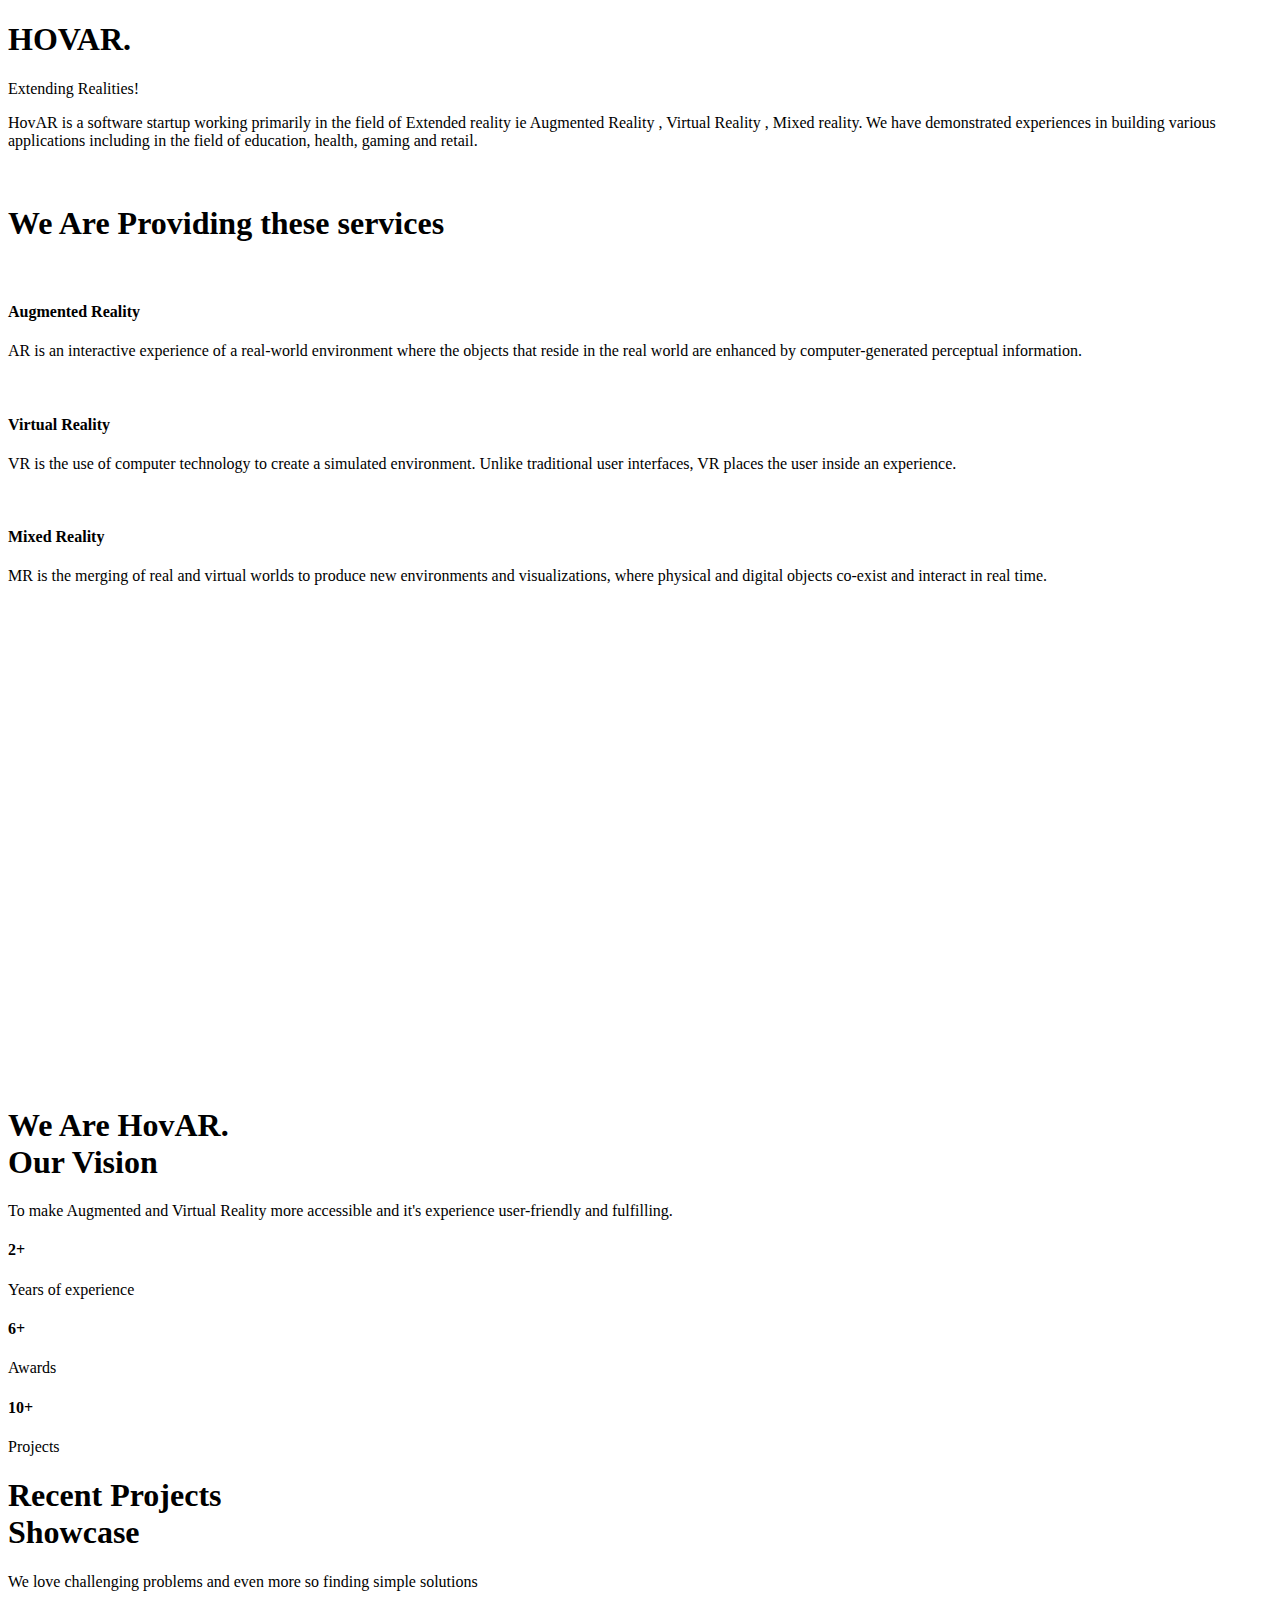
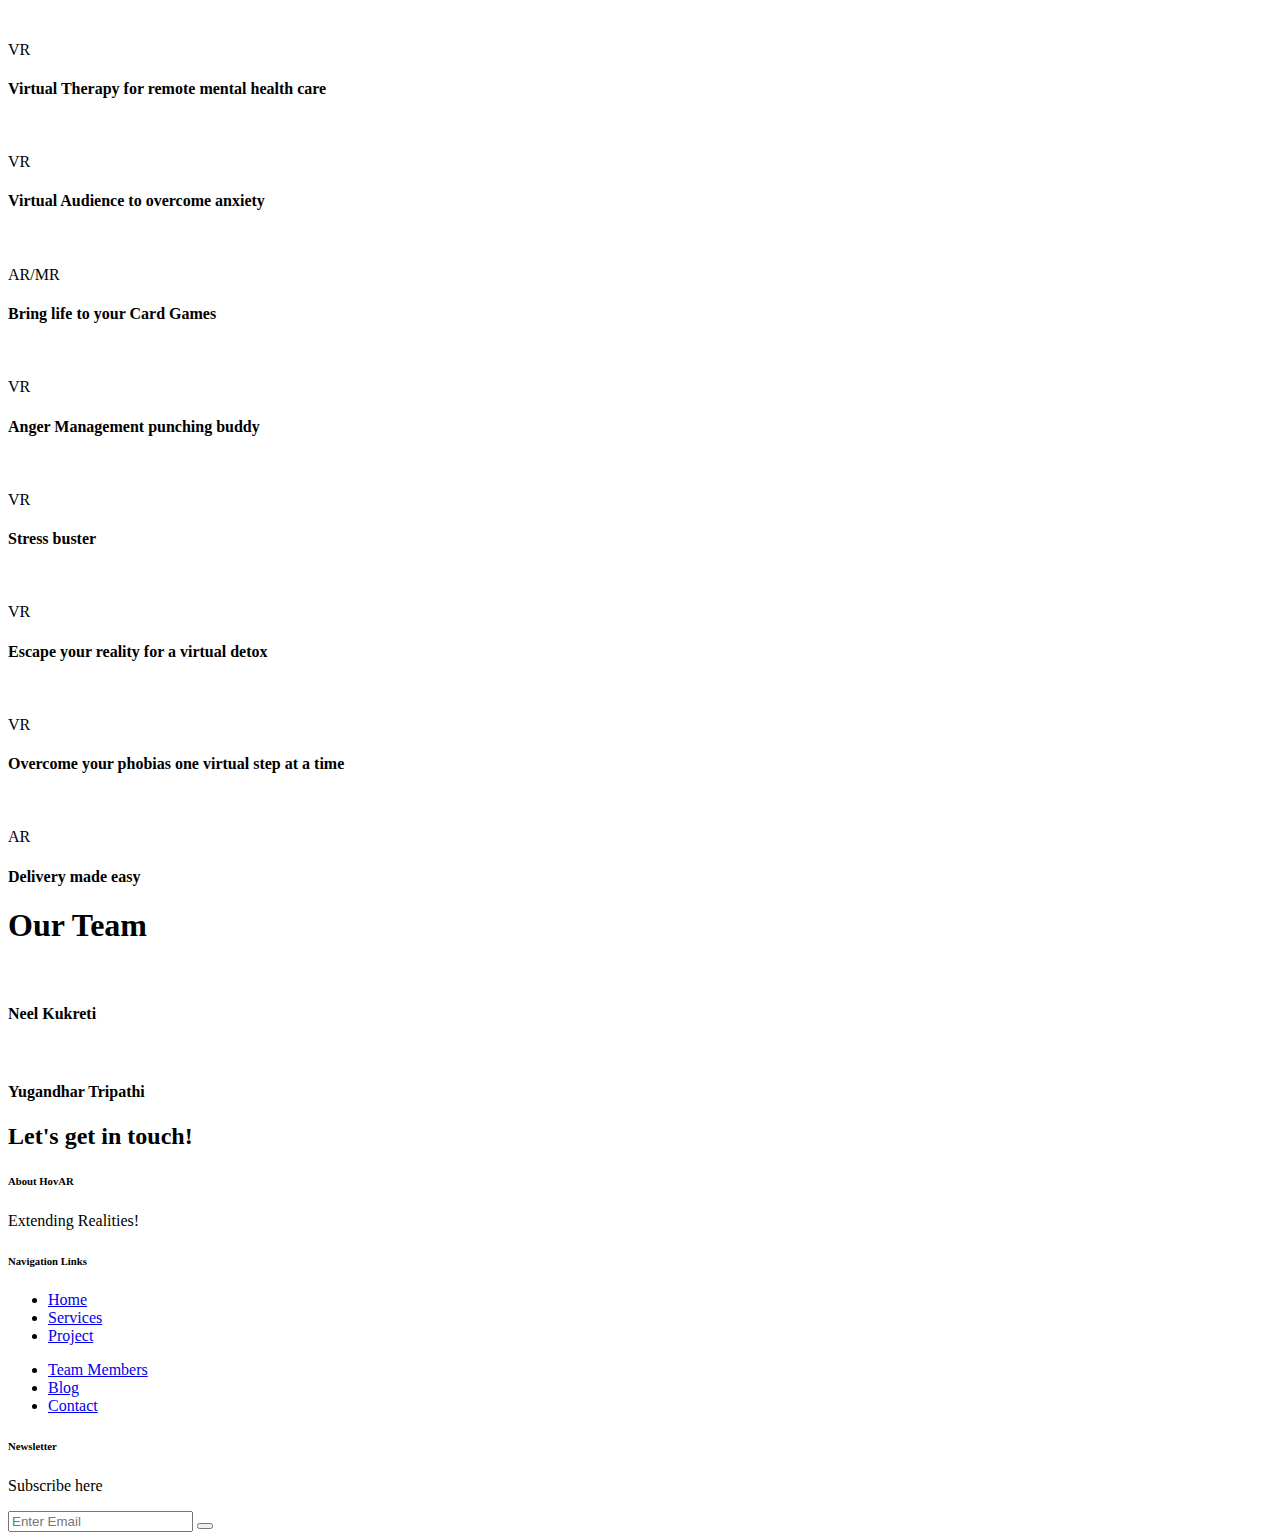
==== index.html @ 3aeaba33 "Add files via upload" ====
<!DOCTYPE html>
<html lang="zxx" class="no-js">

<head>
	<!-- Mobile Specific Meta -->
	<meta name="viewport" content="width=device-width, initial-scale=1, shrink-to-fit=no">
	<!-- Favicon-->
	<link rel="shortcut icon" href="img/logo.png">
	<!-- Author Meta -->
	<meta name="author" content="colorlib">
	<!-- Meta Description -->
	<meta name="description" content="">
	<!-- Meta Keyword -->
	<meta name="keywords" content="">
	<!-- meta character set -->
	<meta charset="UTF-8">
	<!-- Site Title -->
	<title>HovAR</title>

	<link href="https://fonts.googleapis.com/css?family=Playfair+Display:700|Roboto:400,400i,500" rel="stylesheet">
	<!--
			CSS
			============================================= -->
	<link rel="stylesheet" href="css/linearicons.css">
	<link rel="stylesheet" href="css/font-awesome.min.css">
	<link rel="stylesheet" href="css/bootstrap.css">
	<link rel="stylesheet" href="css/magnific-popup.css">
	<link rel="stylesheet" href="css/owl.carousel.css">
	<link rel="stylesheet" href="css/hexagons.min.css">
	<link rel="stylesheet" href="css/nice-select.css">
	<link rel="stylesheet" href="css/main.css">
</head>

<body>

	<!--================ start banner Area =================-->
	<section class="home-banner-area">
		<div class="container">
			<div class="row justify-content-end fullscreen">
				<div class="col-lg-6 col-md-12 home-banner-left d-flex fullscreen align-items-center">
					<div>
						<h1 class="">
							HOV<span>AR</span>. <br>
						</h1>
						<p class="mx-auto mb-40">
							Extending Realities!
						</p>
						<p>
							HovAR is a software startup working primarily in the field of Extended reality ie Augmented Reality , Virtual Reality , Mixed reality. We have demonstrated experiences in building various applications including in the field of education, health, gaming and retail.
						</p>
					</div>
				</div>
				<div class="col-lg-6 col-md-12 no-padding home-banner-right d-flex fullscreen align-items-end">
					<img class="img-fluid" src="img/header-img.png" alt="">
				</div>
			</div>
		</div>
	</section>
	<!--================ End banner Area =================-->


	<!--================ Start Service Area =================-->
	<section class="service-area section-gap">
		<div class="container">
			<div class="row justify-content-center">
				<div class="col-lg-9 text-center">
					<div class="section-title">
						<h1>We Are Providing these services</h1>
					</div>
				</div>
			</div>
			<div class="row">
				<!-- single-features -->
				<div class="col-lg-3 col-sm-6 col-md-6">
					<div class="single-service">
						<div class="service-icon">
							<img src="img/service/ARser.jpg" alt="">
						</div>
						<div class="service-content">
							<h4>Augmented Reality</h4>
							<p>AR is an interactive experience of a real-world environment where the objects that reside in the real world are enhanced by computer-generated perceptual information.</p>
						</div>
					</div>
				</div>
				<!-- single-features -->
				<div class="col-lg-3 offset-lg-1 col-sm-6 col-md-6">
					<div class="single-service">
						<div class="service-icon">
							<img src="img/service/VRser.jpg" alt="">
						</div>
						<div class="service-content">
							<h4>Virtual Reality</h4>
							<p>VR is the use of computer technology to create a simulated environment. Unlike traditional user interfaces, VR places the user inside an experience.</p>
						</div>
					</div>
				</div>
				<!-- single-features -->
				<div class="col-lg-3 offset-lg-1 col-sm-6 col-md-6">
					<div class="single-service">
						<div class="service-icon">
							<img src="img/service/MRser.jpg" alt="">
						</div>
						<div class="service-content">
							<h4>Mixed Reality</h4>
							<p>MR is the merging of real and virtual worlds to produce new environments and visualizations, where physical and digital objects co-exist and interact in real time.</p>
						</div>
					</div>
				</div>
			</div>
		</div>
	</section>
	<!--================ End Service Area =================-->

	<!--================ Start Video Area =================-->
	<section class="video-sec-area">
		<div class="container">
			<div class="row justify-content-start align-items-center">
				<div class="col-lg-6 video-left justify-content-center align-items-center d-flex">
					<iframe width="1280" height="480" src="https://www.youtube.com/embed/4_K05eTUnJE" frameborder="0" allow="accelerometer; autoplay; encrypted-media; gyroscope; picture-in-picture" allowfullscreen></iframe>
				</div>
				<div class="col-lg-5 offset-lg-1 video-right">
					<h1>We Are HovAR. <br>
						Our Vision</h1>
					<p>To make Augmented and Virtual Reality more accessible and it's experience user-friendly and fulfilling.
					</p>

					<div class="counter_area" id="project_counter">
						<!-- single counter -->
						<div class="single_counter">
							<div class="info-content">
								<h4><span class="counter">2</span>+</h4>
								<p>Years of experience</p>
							</div>
						</div>
						<!-- single counter -->
						<div class="single_counter">
							<div class="info-content">
								<h4><span class="counter">6</span>+</h4>
								<p>Awards</p>
							</div>
						</div>
						<!-- single counter -->
						<div class="single_counter">
							<div class="info-content">
								<h4><span class="counter">10</span>+</h4>
								<p>Projects</p>
							</div>
						</div>
					</div>
				</div>
			</div>
		</div>
	</section>
	<!--================ End video Area =================-->

	<!--================ Start Portfolio Service Area =================-->
	<section class="portfolio-area section-gap">
		<div class="container-fluid">
			<div class="row align-items-center">
				<div class="col-lg-6 col-md-6">
					<div class="portfolio-main">
						<h1>Recent Projects <br> Showcase</h1>
						<p>We love challenging problems and even more so finding simple solutions</p>
						<!-- <a href="#" class="primary-btn">View all Works</a> -->
					</div>
				</div>
				<div class="col-lg-6 col-md-6">
					<div class="active-gallery-carousel">
						<!-- single gallery -->
						<div class="single-gallery">
							<img class="img-fluid" src="img/project/therapy.jpg" alt="">
							<div class="gallery-content">
								<p>VR</p>
								<h4>Virtual Therapy for remote mental health care</h4>
							</div>
							<div class="light-box">
								<a href="https://drive.google.com/open?id=1-J8E4Agyr_IeoxUEH0X96bEqDvqdCYUi&authuser=3" target="_blank">
									<span class="lnr lnr-link"></span>
								</a>
							</div>
						</div>
						<!-- single gallery -->
						<div class="single-gallery">
							<img class="img-fluid" src="img/project/anxiety.png" alt="">
							<div class="gallery-content">
								<p>VR</p>
								<h4>Virtual Audience to overcome anxiety</h4>
							</div>
							<div class="light-box">
								<a href="https://drive.google.com/open?id=1a_qNuEAYBYFt28Fk96C9zAjJ5qzj6NFK&authuser=3" target="_blank">
									<span class="lnr lnr-link"></span>
								</a>
							</div>
						</div>
						<!-- single gallery -->
						<div class="single-gallery">
							<img class="img-fluid" src="img/project/ecoar.jpg" alt="">
							<div class="gallery-content">
								<p>AR/MR</p>
								<h4>Bring life to your <b>Card Games</b></h4>
							</div>
							<div class="light-box">
								<a href="https://youtu.be/-KnbJIg1haU" target="_blank">
									<span class="lnr lnr-link"></span>
								</a>
							</div>
						</div>
						<!-- single gallery -->
						<div class="single-gallery">
							<img class="img-fluid" src="img/project/angerM.png" alt="">
							<div class="gallery-content">
								<p>VR</p>
								<h4>Anger Management punching buddy</h4>
							</div>
							<div class="light-box">
								<a href="https://drive.google.com/open?id=1-lKNL7iRY-Qiev5vw3WljNBpbP7KcUvD&authuser=3" target="_blank">
									<span class="lnr lnr-link"></span>
								</a>
							</div>
						</div>
						<!-- single gallery -->
						<div class="single-gallery">
							<img class="img-fluid" src="img/project/stress.jpg" alt="">
							<div class="gallery-content">
								<p>VR</p>
								<h4>Stress buster</h4>
							</div>
							<div class="light-box">
								<a href="https://drive.google.com/open?id=15J0GhhNi_7jG4plx84u0v5Bo6NFXRT5t&authuser=3" target="_blank">
									<span class="lnr lnr-link"></span>
								</a>
							</div>
						</div>
						<!-- single gallery -->
						<div class="single-gallery">
							<img class="img-fluid" src="img/project/medit.jpg" alt="">
							<div class="gallery-content">
								<p>VR</p>
								<h4>Escape your reality for a virtual detox</h4>
							</div>
							<div class="light-box">
								<a href="https://drive.google.com/open?id=1qpWy_PQ4AQxIjmjoE2YxIYgcZYXTMAuL&authuser=3" target="_blank">
									<span class="lnr lnr-link"></span>
								</a>
							</div>
						</div>
						<!-- single gallery -->
						<div class="single-gallery">
							<img class="img-fluid" src="img/project/phobia.png" alt="">
							<div class="gallery-content">
								<p>VR</p>
								<h4>Overcome your phobias one virtual step at a time</h4>
							</div>
							<div class="light-box">
								<a href="https://drive.google.com/open?id=1wyZFbu4KKGk8pWOy3NgTROgoh2QPirpL&authuser=3" target="_blank">
									<span class="lnr lnr-link"></span>
								</a>
							</div>
						</div>
						<!-- single gallery -->
						<div class="single-gallery">
							<img class="img-fluid" src="img/project/deli.jpg" alt="">
							<div class="gallery-content">
								<p>AR</p>
								<h4>Delivery made easy</h4>
							</div>
							<div class="light-box">
								<a href="https://www.youtube.com/watch?v=wVTsH-boqgE">
									<span class="lnr lnr-link"></span>
								</a>
							</div>
						</div>
					</div>
				</div>
			</div>
		</div>
	</section>
	<!--================ End Portfolio Service Area =================-->

	<!--================ Start Team Area =================-->
	<section class="team-area">
		<div class="container">
				<!-- single carousel -->
				<div class="row align-items-center justify-content-center single-item">

			<h1>Our Team</h1>
					<div class="col-lg-5 col-md-5">
						<div class="team-left">
							<img class="img-fluid" src="img/neil.jpg" alt="">
							<div class="member-desc d-flex justify-content-between align-items-center">
								<div class="m-title">
									<h4>Neel Kukreti</h4>
									
								</div>
								<div class="m-social">
									<div class="t-icons">
										<a href="https://www.linkedin.com/in/neel-kukreti-7469b2172/"><i class="fa fa-linkedin"></i></a>
										<a href="https://github.com/Neelkukreti"><i class="fa fa-github"></i></a>
									</div>
								</div>
							</div>
						</div>
					</div>
					<div class="col-lg-5 col-md-5">
						<div class="team-left">
							<img class="img-fluid" src="img/yug.jpg" alt="">
							<div class="member-desc d-flex justify-content-between align-items-center">
								<div class="m-title">
									<h4>Yugandhar Tripathi</h4>
								</div>
								<div class="m-social">
									<div class="t-icons">
										<a href="https://www.linkedin.com/in/yugandhar-tripathi/"><i class="fa fa-linkedin"></i></a>
										<a href="https://github.com/Yugandhartripathi"><i class="fa fa-github"></i></a>
									</div>
								</div>
							</div>
						</div>
					</div>
				</div>
		</div>
	</section>
	<!--================ End Team Area =================-->


	<!--================ Start CTA Area =================-->
	<section class="cta-area">
		<div class="container">
			<div class="row justify-content-center align-items-center">
				<div class="col-lg-7 col-md-12">
					<h2>Let's get in touch! </h2>
					<a class="email-area" href="mailto:tripathi.yugandhar@gmail.com?cc=Neel.kukreti23@gmail.com&amp;subject=Enquiry%20from%20Website" target="_blank"><i class="fa fa-envelope" aria-hidden="true"></i></a>
				</div>
			</div>
		</div>
	</section>
	<!--================ End CTA Area =================-->

	<!--================ Start Blog Area =================-->
	

	<!--================ start footer Area  =================-->
	<footer class="footer-area section_gap">
		<div class="container">
			<div class="row footer-top">
				<div class="col-lg-3  col-md-6 col-sm-6">
					<div class="single-footer-widget">
						<h6>About HovAR</h6>
						<p>
							Extending Realities!
						</p>
					</div>
				</div>
				<div class="col-lg-3 col-md-6 col-sm-6">
					<div class="single-footer-widget">
						<h6>Navigation Links</h6>
						<div class="row">
							<ul class="col footer-nav">
								<li><a href="#">Home</a></li>
								<li><a href="#">Services</a></li>
								<li><a href="#">Project</a></li>
							</ul>
							<ul class="col footer-nav">
								<li><a href="#">Team Members</a></li>
								<li><a href="#">Blog</a></li>
								<li><a href="#">Contact</a></li>
							</ul>
						</div>
					</div>
				</div>

				<div class="col-lg-3  col-md-6 col-sm-6">
					<div class="single-footer-widget">
						<h6>Newsletter</h6>
						<p>Subscribe here</p>
						<div class="" id="mc_embed_signup">

							<form target="_blank" novalidate="true" action="#"
							 method="get" class="form-inline">

								<div class="d-flex flex-row">

									<input class="form-control" name="EMAIL" placeholder="Enter Email" onfocus="this.placeholder = ''" onblur="this.placeholder = 'Enter Email '"
									 required="" type="email">


									<button class="click-btn btn btn-default">
										<i class="fa fa-paper-plane" aria-hidden="true"></i>
									</button>
									<div style="position: absolute; left: -5000px;">
										<input name="b_36c4fd991d266f23781ded980_aefe40901a" tabindex="-1" value="" type="text">
									</div>
								</div>
								<div class="info"></div>
							</form>
						</div>
					</div>
				</div>
			</div>
		</div>

	</footer>
	<!--================ End footer Area  =================-->


	<script src="js/vendor/jquery-2.2.4.min.js"></script>
	<script src="https://cdnjs.cloudflare.com/ajax/libs/popper.js/1.11.0/umd/popper.min.js" integrity="sha384-b/U6ypiBEHpOf/4+1nzFpr53nxSS+GLCkfwBdFNTxtclqqenISfwAzpKaMNFNmj4"
	 crossorigin="anonymous"></script>
	<script src="js/vendor/bootstrap.min.js"></script>
	<script src="js/jquery.ajaxchimp.min.js"></script>
	<script src="js/jquery.magnific-popup.min.js"></script>
	<script src="js/parallax.min.js"></script>
	<script src="js/owl.carousel.min.js"></script>
	<script src="js/jquery.nice-select.min.js"></script>
	<script src="js/jquery.sticky.js"></script>
	<script src="js/hexagons.min.js"></script>
	<script src="js/jquery.counterup.min.js"></script>
	<script src="js/waypoints.min.js"></script>
	<script src="js/main.js"></script>
</body>

</html>
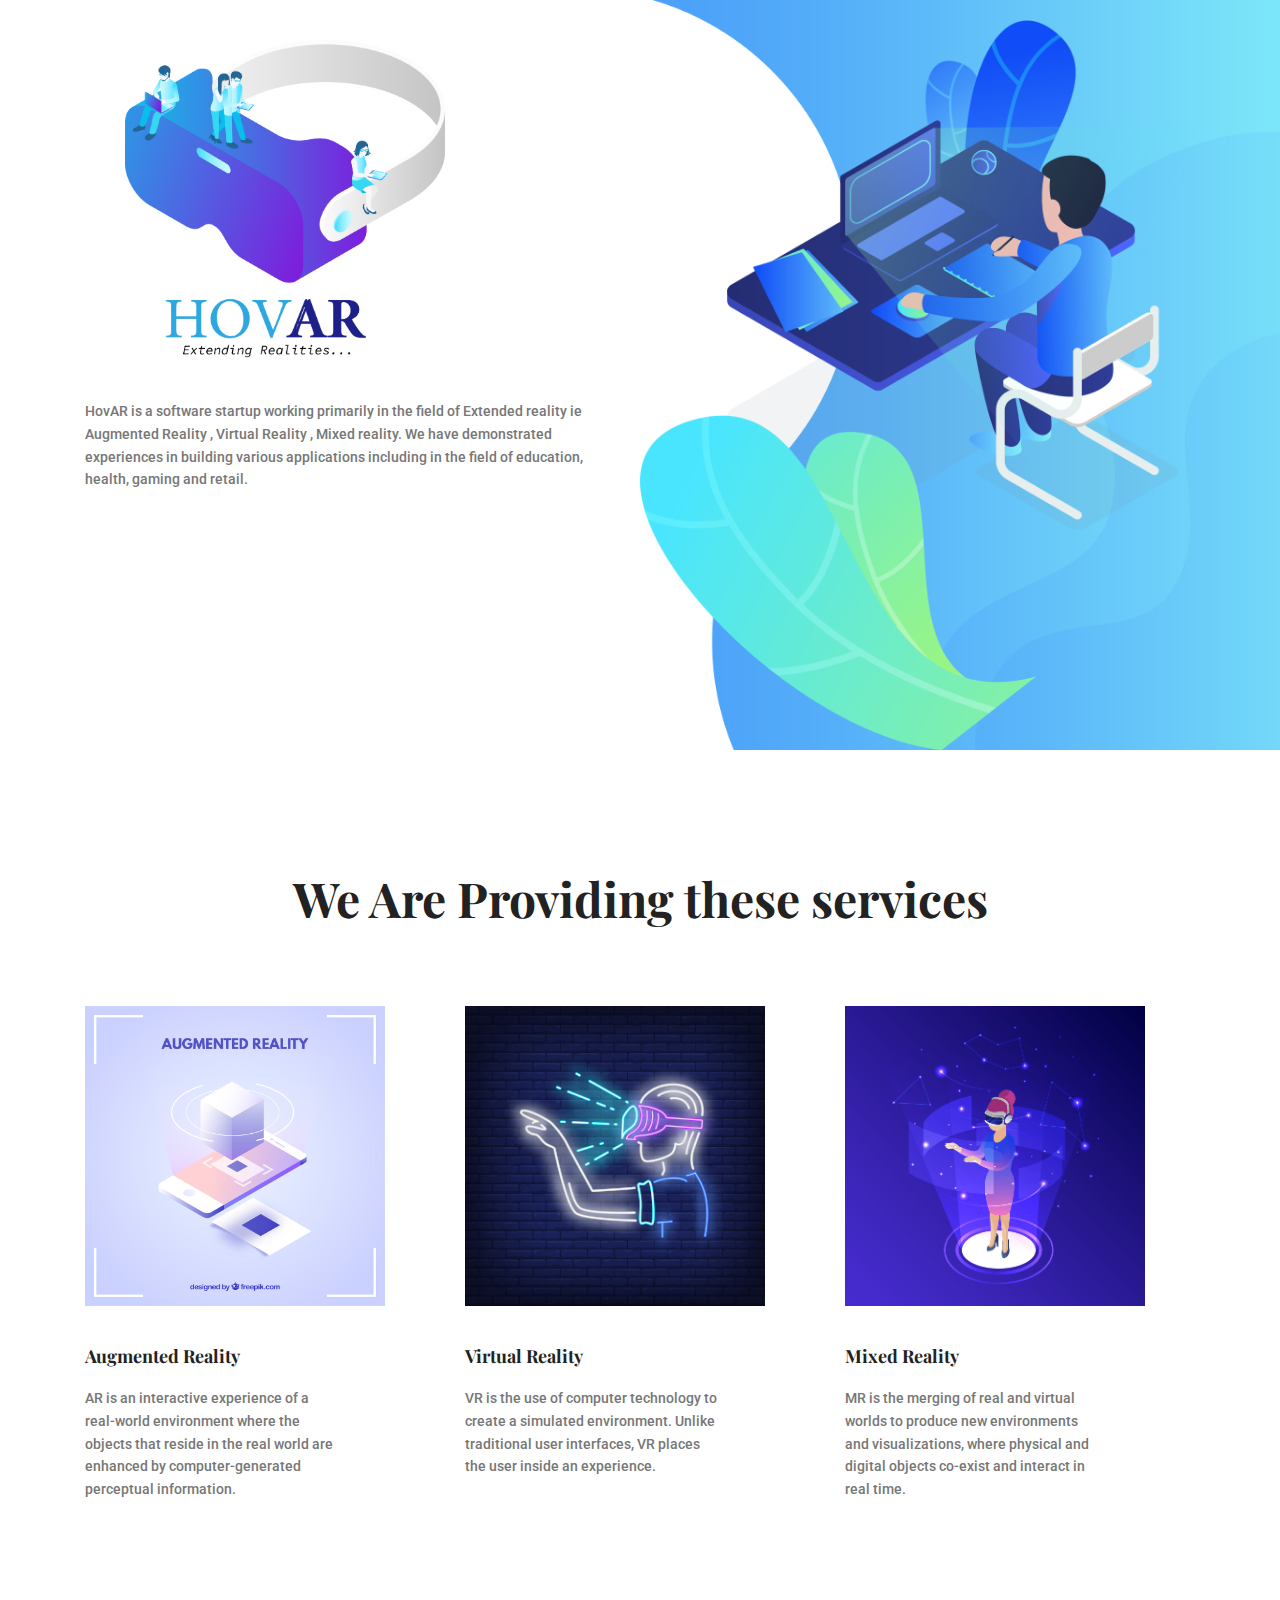
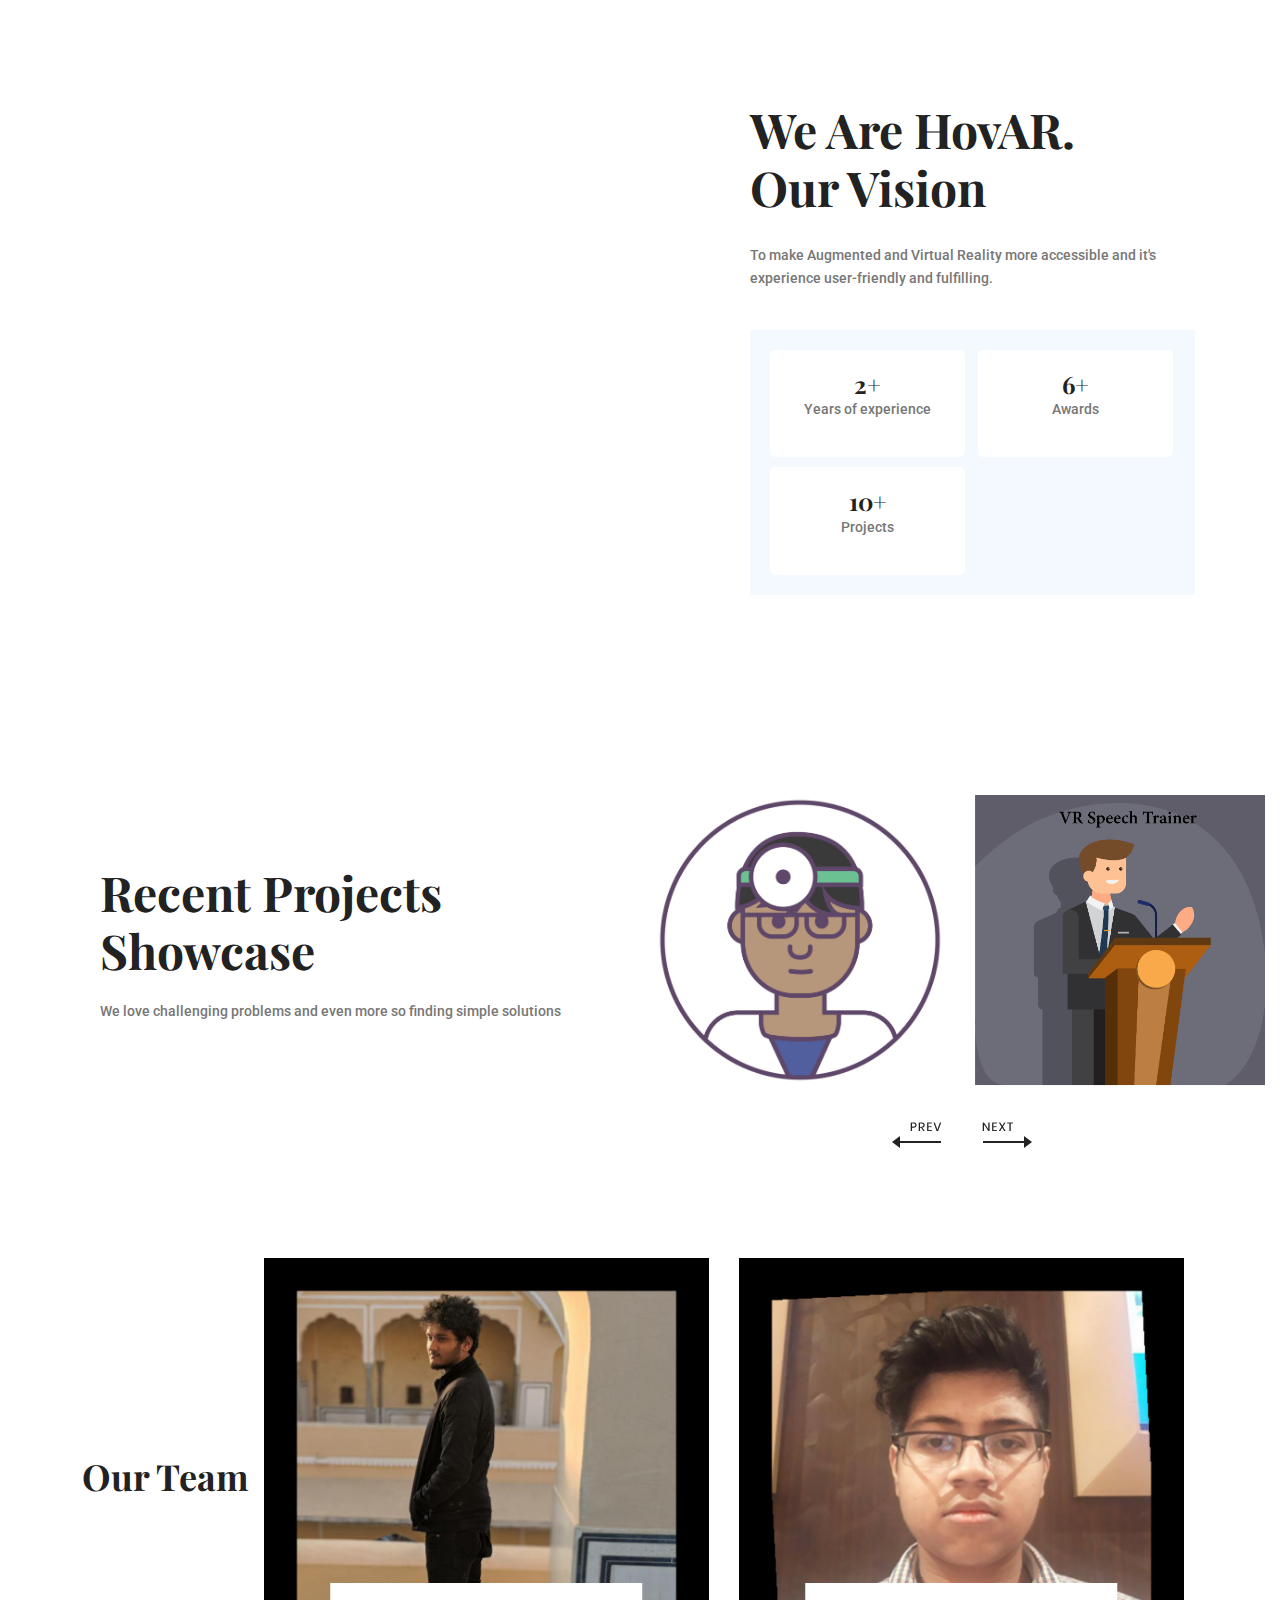
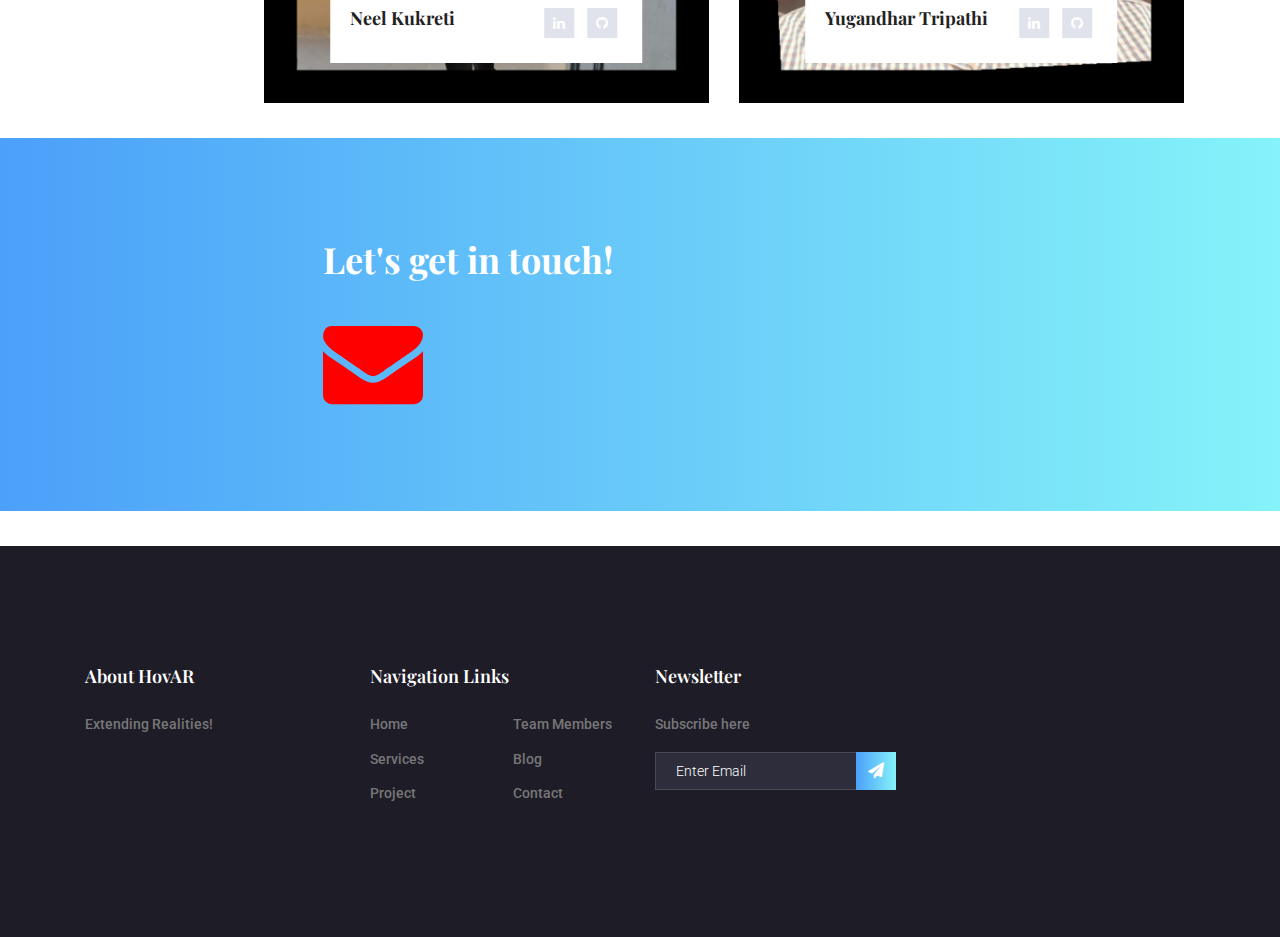
==== commit 7756623a: "Add logo on banner" ====
--- a/index.html
+++ b/index.html
@@ -37,14 +37,9 @@
 	<section class="home-banner-area">
 		<div class="container">
 			<div class="row justify-content-end fullscreen">
-				<div class="col-lg-6 col-md-12 home-banner-left d-flex fullscreen align-items-center">
+				<div class="col-lg-6 col-md-12 home-banner-left fullscreen align-items-center">
+					<img class="logo-banner" src="img/s5.png" alt="">
 					<div>
-						<h1 class="">
-							HOV<span>AR</span>. <br>
-						</h1>
-						<p class="mx-auto mb-40">
-							Extending Realities!
-						</p>
 						<p>
 							HovAR is a software startup working primarily in the field of Extended reality ie Augmented Reality , Virtual Reality , Mixed reality. We have demonstrated experiences in building various applications including in the field of education, health, gaming and retail.
 						</p>
--- a/css/linearicons.css
+++ b/css/linearicons.css
@@ -0,0 +1,536 @@
+@font-face {
+	font-family: 'Linearicons-Free';
+	src:url('../fonts/Linearicons-Free.eot?w118d');
+	src:url('../fonts/Linearicons-Free.eot?#iefixw118d') format('embedded-opentype'),
+		url('../fonts/Linearicons-Free.woff2?w118d') format('woff2'),
+		url('../fonts/Linearicons-Free.woff?w118d') format('woff'),
+		url('../fonts/Linearicons-Free.ttf?w118d') format('truetype'),
+		url('../fonts/Linearicons-Free.svg?w118d#Linearicons-Free') format('svg');
+	font-weight: normal;
+	font-style: normal;
+}
+
+.lnr {
+	font-family: 'Linearicons-Free';
+	speak: none;
+	font-style: normal;
+	font-weight: normal;
+	font-variant: normal;
+	text-transform: none;
+	line-height: 1;
+
+	/* Better Font Rendering =========== */
+	-webkit-font-smoothing: antialiased;
+	-moz-osx-font-smoothing: grayscale;
+}
+
+.lnr-home:before {
+	content: "\e800";
+}
+.lnr-apartment:before {
+	content: "\e801";
+}
+.lnr-pencil:before {
+	content: "\e802";
+}
+.lnr-magic-wand:before {
+	content: "\e803";
+}
+.lnr-drop:before {
+	content: "\e804";
+}
+.lnr-lighter:before {
+	content: "\e805";
+}
+.lnr-poop:before {
+	content: "\e806";
+}
+.lnr-sun:before {
+	content: "\e807";
+}
+.lnr-moon:before {
+	content: "\e808";
+}
+.lnr-cloud:before {
+	content: "\e809";
+}
+.lnr-cloud-upload:before {
+	content: "\e80a";
+}
+.lnr-cloud-download:before {
+	content: "\e80b";
+}
+.lnr-cloud-sync:before {
+	content: "\e80c";
+}
+.lnr-cloud-check:before {
+	content: "\e80d";
+}
+.lnr-database:before {
+	content: "\e80e";
+}
+.lnr-lock:before {
+	content: "\e80f";
+}
+.lnr-cog:before {
+	content: "\e810";
+}
+.lnr-trash:before {
+	content: "\e811";
+}
+.lnr-dice:before {
+	content: "\e812";
+}
+.lnr-heart:before {
+	content: "\e813";
+}
+.lnr-star:before {
+	content: "\e814";
+}
+.lnr-star-half:before {
+	content: "\e815";
+}
+.lnr-star-empty:before {
+	content: "\e816";
+}
+.lnr-flag:before {
+	content: "\e817";
+}
+.lnr-envelope:before {
+	content: "\e818";
+}
+.lnr-paperclip:before {
+	content: "\e819";
+}
+.lnr-inbox:before {
+	content: "\e81a";
+}
+.lnr-eye:before {
+	content: "\e81b";
+}
+.lnr-printer:before {
+	content: "\e81c";
+}
+.lnr-file-empty:before {
+	content: "\e81d";
+}
+.lnr-file-add:before {
+	content: "\e81e";
+}
+.lnr-enter:before {
+	content: "\e81f";
+}
+.lnr-exit:before {
+	content: "\e820";
+}
+.lnr-graduation-hat:before {
+	content: "\e821";
+}
+.lnr-license:before {
+	content: "\e822";
+}
+.lnr-music-note:before {
+	content: "\e823";
+}
+.lnr-film-play:before {
+	content: "\e824";
+}
+.lnr-camera-video:before {
+	content: "\e825";
+}
+.lnr-camera:before {
+	content: "\e826";
+}
+.lnr-picture:before {
+	content: "\e827";
+}
+.lnr-book:before {
+	content: "\e828";
+}
+.lnr-bookmark:before {
+	content: "\e829";
+}
+.lnr-user:before {
+	content: "\e82a";
+}
+.lnr-users:before {
+	content: "\e82b";
+}
+.lnr-shirt:before {
+	content: "\e82c";
+}
+.lnr-store:before {
+	content: "\e82d";
+}
+.lnr-cart:before {
+	content: "\e82e";
+}
+.lnr-tag:before {
+	content: "\e82f";
+}
+.lnr-phone-handset:before {
+	content: "\e830";
+}
+.lnr-phone:before {
+	content: "\e831";
+}
+.lnr-pushpin:before {
+	content: "\e832";
+}
+.lnr-map-marker:before {
+	content: "\e833";
+}
+.lnr-map:before {
+	content: "\e834";
+}
+.lnr-location:before {
+	content: "\e835";
+}
+.lnr-calendar-full:before {
+	content: "\e836";
+}
+.lnr-keyboard:before {
+	content: "\e837";
+}
+.lnr-spell-check:before {
+	content: "\e838";
+}
+.lnr-screen:before {
+	content: "\e839";
+}
+.lnr-smartphone:before {
+	content: "\e83a";
+}
+.lnr-tablet:before {
+	content: "\e83b";
+}
+.lnr-laptop:before {
+	content: "\e83c";
+}
+.lnr-laptop-phone:before {
+	content: "\e83d";
+}
+.lnr-power-switch:before {
+	content: "\e83e";
+}
+.lnr-bubble:before {
+	content: "\e83f";
+}
+.lnr-heart-pulse:before {
+	content: "\e840";
+}
+.lnr-construction:before {
+	content: "\e841";
+}
+.lnr-pie-chart:before {
+	content: "\e842";
+}
+.lnr-chart-bars:before {
+	content: "\e843";
+}
+.lnr-gift:before {
+	content: "\e844";
+}
+.lnr-diamond:before {
+	content: "\e845";
+}
+.lnr-linearicons:before {
+	content: "\e846";
+}
+.lnr-dinner:before {
+	content: "\e847";
+}
+.lnr-coffee-cup:before {
+	content: "\e848";
+}
+.lnr-leaf:before {
+	content: "\e849";
+}
+.lnr-paw:before {
+	content: "\e84a";
+}
+.lnr-rocket:before {
+	content: "\e84b";
+}
+.lnr-briefcase:before {
+	content: "\e84c";
+}
+.lnr-bus:before {
+	content: "\e84d";
+}
+.lnr-car:before {
+	content: "\e84e";
+}
+.lnr-train:before {
+	content: "\e84f";
+}
+.lnr-bicycle:before {
+	content: "\e850";
+}
+.lnr-wheelchair:before {
+	content: "\e851";
+}
+.lnr-select:before {
+	content: "\e852";
+}
+.lnr-earth:before {
+	content: "\e853";
+}
+.lnr-smile:before {
+	content: "\e854";
+}
+.lnr-sad:before {
+	content: "\e855";
+}
+.lnr-neutral:before {
+	content: "\e856";
+}
+.lnr-mustache:before {
+	content: "\e857";
+}
+.lnr-alarm:before {
+	content: "\e858";
+}
+.lnr-bullhorn:before {
+	content: "\e859";
+}
+.lnr-volume-high:before {
+	content: "\e85a";
+}
+.lnr-volume-medium:before {
+	content: "\e85b";
+}
+.lnr-volume-low:before {
+	content: "\e85c";
+}
+.lnr-volume:before {
+	content: "\e85d";
+}
+.lnr-mic:before {
+	content: "\e85e";
+}
+.lnr-hourglass:before {
+	content: "\e85f";
+}
+.lnr-undo:before {
+	content: "\e860";
+}
+.lnr-redo:before {
+	content: "\e861";
+}
+.lnr-sync:before {
+	content: "\e862";
+}
+.lnr-history:before {
+	content: "\e863";
+}
+.lnr-clock:before {
+	content: "\e864";
+}
+.lnr-download:before {
+	content: "\e865";
+}
+.lnr-upload:before {
+	content: "\e866";
+}
+.lnr-enter-down:before {
+	content: "\e867";
+}
+.lnr-exit-up:before {
+	content: "\e868";
+}
+.lnr-bug:before {
+	content: "\e869";
+}
+.lnr-code:before {
+	content: "\e86a";
+}
+.lnr-link:before {
+	content: "\e86b";
+}
+.lnr-unlink:before {
+	content: "\e86c";
+}
+.lnr-thumbs-up:before {
+	content: "\e86d";
+}
+.lnr-thumbs-down:before {
+	content: "\e86e";
+}
+.lnr-magnifier:before {
+	content: "\e86f";
+}
+.lnr-cross:before {
+	content: "\e870";
+}
+.lnr-menu:before {
+	content: "\e871";
+}
+.lnr-list:before {
+	content: "\e872";
+}
+.lnr-chevron-up:before {
+	content: "\e873";
+}
+.lnr-chevron-down:before {
+	content: "\e874";
+}
+.lnr-chevron-left:before {
+	content: "\e875";
+}
+.lnr-chevron-right:before {
+	content: "\e876";
+}
+.lnr-arrow-up:before {
+	content: "\e877";
+}
+.lnr-arrow-down:before {
+	content: "\e878";
+}
+.lnr-arrow-left:before {
+	content: "\e879";
+}
+.lnr-arrow-right:before {
+	content: "\e87a";
+}
+.lnr-move:before {
+	content: "\e87b";
+}
+.lnr-warning:before {
+	content: "\e87c";
+}
+.lnr-question-circle:before {
+	content: "\e87d";
+}
+.lnr-menu-circle:before {
+	content: "\e87e";
+}
+.lnr-checkmark-circle:before {
+	content: "\e87f";
+}
+.lnr-cross-circle:before {
+	content: "\e880";
+}
+.lnr-plus-circle:before {
+	content: "\e881";
+}
+.lnr-circle-minus:before {
+	content: "\e882";
+}
+.lnr-arrow-up-circle:before {
+	content: "\e883";
+}
+.lnr-arrow-down-circle:before {
+	content: "\e884";
+}
+.lnr-arrow-left-circle:before {
+	content: "\e885";
+}
+.lnr-arrow-right-circle:before {
+	content: "\e886";
+}
+.lnr-chevron-up-circle:before {
+	content: "\e887";
+}
+.lnr-chevron-down-circle:before {
+	content: "\e888";
+}
+.lnr-chevron-left-circle:before {
+	content: "\e889";
+}
+.lnr-chevron-right-circle:before {
+	content: "\e88a";
+}
+.lnr-crop:before {
+	content: "\e88b";
+}
+.lnr-frame-expand:before {
+	content: "\e88c";
+}
+.lnr-frame-contract:before {
+	content: "\e88d";
+}
+.lnr-layers:before {
+	content: "\e88e";
+}
+.lnr-funnel:before {
+	content: "\e88f";
+}
+.lnr-text-format:before {
+	content: "\e890";
+}
+.lnr-text-format-remove:before {
+	content: "\e891";
+}
+.lnr-text-size:before {
+	content: "\e892";
+}
+.lnr-bold:before {
+	content: "\e893";
+}
+.lnr-italic:before {
+	content: "\e894";
+}
+.lnr-underline:before {
+	content: "\e895";
+}
+.lnr-strikethrough:before {
+	content: "\e896";
+}
+.lnr-highlight:before {
+	content: "\e897";
+}
+.lnr-text-align-left:before {
+	content: "\e898";
+}
+.lnr-text-align-center:before {
+	content: "\e899";
+}
+.lnr-text-align-right:before {
+	content: "\e89a";
+}
+.lnr-text-align-justify:before {
+	content: "\e89b";
+}
+.lnr-line-spacing:before {
+	content: "\e89c";
+}
+.lnr-indent-increase:before {
+	content: "\e89d";
+}
+.lnr-indent-decrease:before {
+	content: "\e89e";
+}
+.lnr-pilcrow:before {
+	content: "\e89f";
+}
+.lnr-direction-ltr:before {
+	content: "\e8a0";
+}
+.lnr-direction-rtl:before {
+	content: "\e8a1";
+}
+.lnr-page-break:before {
+	content: "\e8a2";
+}
+.lnr-sort-alpha-asc:before {
+	content: "\e8a3";
+}
+.lnr-sort-amount-asc:before {
+	content: "\e8a4";
+}
+.lnr-hand:before {
+	content: "\e8a5";
+}
+.lnr-pointer-up:before {
+	content: "\e8a6";
+}
+.lnr-pointer-right:before {
+	content: "\e8a7";
+}
+.lnr-pointer-down:before {
+	content: "\e8a8";
+}
+.lnr-pointer-left:before {
+	content: "\e8a9";
+}
--- a/css/hexagons.min.css
+++ b/css/hexagons.min.css
@@ -0,0 +1,12 @@
+/* ---------------------------------------------------------------------- 
+* Product Name: CSS3 Hexagon Buttons
+* Product URI: http://ollopage.com/html/hex-btn/
+* Author: ollopage
+* Author URI: http://ollopage.com/
+* Description: CSS3 Hexagon Buttons created with pure css3 by olloPage
+* Version: 1.0.1
+* License: GNU General Public License v2 or later
+* License URI: http://www.gnu.org/licenses/gpl-2.0.html
+* Tags: CSS3 Hexagon Buttons, social buttons, buttons, ollopage
+* ---------------------------------------------------------------------- */
+.hb{display:inline-block;position:relative;text-align:center;z-index:0}.hb:after,.hb:before{position:absolute;content:"";left:-1px;top:0;z-index:-1}.hb:before{-webkit-transform:rotate(60deg);-moz-transform:rotate(60deg);-ms-transform:rotate(60deg);-o-transform:rotate(60deg);transform:rotate(60deg)}.hb:after{-webkit-transform:rotate(-60deg);-moz-transform:rotate(-60deg);-ms-transform:rotate(-60deg);-o-transform:rotate(-60deg);transform:rotate(-60deg)}.hb i{z-index:9;transition:all .25s ease}.hb,.hb i,.hb:after,.hb:before{-webkit-transition:all .25s ease;-moz-transition:all .25s ease;-ms-transition:all .25s ease;-o-transition:all .25s ease}.hb,.hb:after,.hb:before{box-sizing:border-box;transition:all .25s ease;background-color:#2c3e50;border-left:1px solid #2c3e50;border-right:1px solid #2c3e50;color:#2ecc71}.hb-lg{line-height:150px;font-size:150px;margin:74px 0}.hb-lg,.hb-lg:after,.hb-lg:before{height:148px;width:256px}.hb-md{line-height:74px;font-size:74px;margin:37px 0}.hb-md,.hb-md:after,.hb-md:before{height:74px;width:128px}.hb-sm{line-height:37px;font-size:37px;margin:18.5px 0}.hb-sm,.hb-sm:after,.hb-sm:before{height:37px;width:64px}.hb-xs{line-height:18.5px;font-size:18.5px;margin:9.5px 0}.hb-xs,.hb-xs:after,.hb-xs:before{height:18.5px;width:32px}.hb-lg-margin,.hb-md-margin,.hb-sm-margin,.hb-xs-margin{margin:15px;display:inline-block;overflow:hidden}.hb-lg-margin{height:296px;width:256px}.hb-md-margin{height:148px;width:128px}.hb-sm-margin{height:74px;width:64px}.hb-xs-margin{height:38px;width:32px}.spin,.spin-icon i{-webkit-transition:-webkid-transform .25s ease;-moz-transition:-moz-transform .25s ease;-ms-transition:-ms-transform .25s ease;-o-transition:-o-transform .25s ease;transition:transform .25s ease}.spin-icon:hover i,.spin:hover{-webkit-transform:rotate(360deg);-moz-transform:rotate(360deg);-ms-transform:rotate(360deg);-o-transform:rotate(360deg);transform:rotate(360deg)}.hb:hover,.hb:hover:after,.hb:hover:before{background:0 0;border-left:1px solid #2ecc71;border-right:1px solid #2ecc71;color:#2ecc71}.hb-custom,.hb-custom:after,.hb-custom:before{background:#f39c12!important;color:#fff!important;border-left:1px solid #f39c12!important;border-right:1px solid #f39c12!important}.hb-custom:hover,.hb-custom:hover:after,.hb-custom:hover:before{background:#f1c40f!important;border-left:1px solid #f1c40f!important;border-right:1px solid #f1c40f!important;color:#000!important}.hb-facebook,.hb-facebook:after,.hb-facebook:before{background:#3B5998;border-color:#3B5998;color:#fff}.hb-facebook-inv,.hb-facebook-inv:after,.hb-facebook-inv:before,.hb-facebook:hover,.hb-facebook:hover:after,.hb-facebook:hover:before{border-color:#3B5998;color:#3B5998;background:0 0}.hb-facebook-inv:hover,.hb-facebook-inv:hover:after,.hb-facebook-inv:hover:before{background:#3B5998;border-color:#3B5998;color:#fff}.hb-twitter,.hb-twitter:after,.hb-twitter:before{background:#55ACEE;border-color:#55ACEE;color:#fff}.hb-twitter-inv,.hb-twitter-inv:after,.hb-twitter-inv:before,.hb-twitter:hover,.hb-twitter:hover:after,.hb-twitter:hover:before{background:0 0;border-color:#55ACEE;color:#55ACEE}.hb-twitter-inv:hover,.hb-twitter-inv:hover:after,.hb-twitter-inv:hover:before{background:#55ACEE;border-color:#55ACEE;color:#fff}.hb-google-plus,.hb-google-plus:after,.hb-google-plus:before{background:#db514f;border-color:#db514f;color:#fff}.hb-google-plus-inv,.hb-google-plus-inv:after,.hb-google-plus-inv:before,.hb-google-plus:hover,.hb-google-plus:hover:after,.hb-google-plus:hover:before{background:0 0;border-color:#db514f;color:#db514f}.hb-google-plus-inv:hover,.hb-google-plus-inv:hover:after,.hb-google-plus-inv:hover:before{background:#db514f;border-color:#db514f;color:#fff}.hb-youtube,.hb-youtube:after,.hb-youtube:before{background:#cc181e;border-color:#cc181e;color:#fff}.hb-youtube-inv,.hb-youtube-inv:after,.hb-youtube-inv:before,.hb-youtube:hover,.hb-youtube:hover:after,.hb-youtube:hover:before{background:0 0;border-color:#cc181e;color:#cc181e}.hb-youtube-inv:hover,.hb-youtube-inv:hover:after,.hb-youtube-inv:hover:before{background:#cc181e;border-color:#cc181e;color:#fff}.hb-linkedin,.hb-linkedin:after,.hb-linkedin:before{background:#0077b5;border-color:#0077b5;color:#fff}.hb-linkedin-inv,.hb-linkedin-inv:after,.hb-linkedin-inv:before,.hb-linkedin:hover,.hb-linkedin:hover:after,.hb-linkedin:hover:before{background:0 0;border-color:#0077b5;color:#0077b5}.hb-linkedin-inv:hover,.hb-linkedin-inv:hover:after,.hb-linkedin-inv:hover:before{background:#0077b5;border-color:#0077b5;color:#fff}.hb-tumblr,.hb-tumblr:after,.hb-tumblr:before{background:#2c4762;border-color:#2c4762;color:#fff}.hb-tumblr-inv,.hb-tumblr-inv:after,.hb-tumblr-inv:before,.hb-tumblr:hover,.hb-tumblr:hover:after,.hb-tumblr:hover:before{background:0 0;border-color:#2c4762;color:#2c4762}.hb-tumblr-inv:hover,.hb-tumblr-inv:hover:after,.hb-tumblr-inv:hover:before{background:#2c4762;border-color:#2c4762;color:#fff}.hb-rss,.hb-rss:after,.hb-rss:before{background:#da5700;border-color:#da5700;color:#fff}.hb-rss-inv,.hb-rss-inv:after,.hb-rss-inv:before,.hb-rss:hover,.hb-rss:hover:after,.hb-rss:hover:before{background:0 0;border-color:#da5700;color:#da5700}.hb-rss-inv:hover,.hb-rss-inv:hover:after,.hb-rss-inv:hover:before{background:#da5700;border-color:#da5700;color:#fff}.hb-pinterest,.hb-pinterest:after,.hb-pinterest:before{background:#da232a;border-color:#da232a;color:#fff}.hb-pinterest-inv,.hb-pinterest-inv:after,.hb-pinterest-inv:before,.hb-pinterest:hover,.hb-pinterest:hover:after,.hb-pinterest:hover:before{background:0 0;border-color:#da232a;color:#da232a}.hb-pinterest-inv:hover,.hb-pinterest-inv:hover:after,.hb-pinterest-inv:hover:before{background:#da232a;border-color:#da232a;color:#fff}.hb-vimeo,.hb-vimeo:after,.hb-vimeo:before{background:#20b9eb;border-color:#20b9eb;color:#fff}.hb-vimeo-inv,.hb-vimeo-inv:after,.hb-vimeo-inv:before,.hb-vimeo:hover,.hb-vimeo:hover:after,.hb-vimeo:hover:before{background:0 0;border-color:#20b9eb;color:#20b9eb}.hb-vimeo-inv:hover,.hb-vimeo-inv:hover:after,.hb-vimeo-inv:hover:before{background:#20b9eb;border-color:#20b9eb;color:#fff}.hb-github,.hb-github:after,.hb-github:before{background:#373a3c;border-color:#373a3c;color:#fff}.hb-github-inv,.hb-github-inv:after,.hb-github-inv:before,.hb-github:hover,.hb-github:hover:after,.hb-github:hover:before{background:0 0;border-color:#373a3c;color:#373a3c}.hb-github-inv:hover,.hb-github-inv:hover:after,.hb-github-inv:hover:before{background:#373a3c;border-color:#373a3c;color:#fff}.hb-flickr,.hb-flickr:after,.hb-flickr:before{background:#ff1981;border-color:#ff1981;color:#fff}.hb-flickr-inv,.hb-flickr-inv:after,.hb-flickr-inv:before,.hb-flickr:hover,.hb-flickr:hover:after,.hb-flickr:hover:before{background:0 0;border-color:#ff1981;color:#ff1981}.hb-flickr-inv:hover,.hb-flickr-inv:hover:after,.hb-flickr-inv:hover:before{background:#ff1981;border-color:#ff1981;color:#fff}.hb-dropbox,.hb-dropbox:after,.hb-dropbox:before{background:#007ee5;border-color:#007ee5;color:#fff}.hb-dropbox-inv,.hb-dropbox-inv:after,.hb-dropbox-inv:before,.hb-dropbox:hover,.hb-dropbox:hover:after,.hb-dropbox:hover:before{background:0 0;border-color:#007ee5;color:#007ee5}.hb-dropbox-inv:hover,.hb-dropbox-inv:hover:after,.hb-dropbox-inv:hover:before{background:#007ee5;border-color:#007ee5;color:#fff}.hb-xing,.hb-xing:after,.hb-xing:before{background:#006467;border-color:#006467;color:#fff}.hb-xing-inv,.hb-xing-inv:after,.hb-xing-inv:before,.hb-xing:hover,.hb-xing:hover:after,.hb-xing:hover:before{background:0 0;border-color:#006467;color:#006467}.hb-xing-inv:hover,.hb-xing-inv:hover:after,.hb-xing-inv:hover:before{background:#006467;border-color:#006467;color:#fff}.hb-skype,.hb-skype:after,.hb-skype:before{background:#00aceb;border-color:#00aceb;color:#fff}.hb-skype-inv,.hb-skype-inv:after,.hb-skype-inv:before,.hb-skype:hover,.hb-skype:hover:after,.hb-skype:hover:before{background:0 0;border-color:#00aceb;color:#00aceb}.hb-skype-inv:hover,.hb-skype-inv:hover:after,.hb-skype-inv:hover:before{background:#00aceb;border-color:#00aceb;color:#fff}.hb-dribbble,.hb-dribbble:after,.hb-dribbble:before{background:#ea4c89;border-color:#ea4c89;color:#fff}.hb-dribbble-inv,.hb-dribbble-inv:after,.hb-dribbble-inv:before,.hb-dribbble:hover,.hb-dribbble:hover:after,.hb-dribbble:hover:before{background:0 0;border-color:#ea4c89;color:#ea4c89}.hb-dribbble-inv:hover,.hb-dribbble-inv:hover:after,.hb-dribbble-inv:hover:before{background:#ea4c89;border-color:#ea4c89;color:#fff}.hb-tencent-weibo,.hb-tencent-weibo:after,.hb-tencent-weibo:before{background:#20B8E5;border-color:#20B8E5;color:#fff}.hb-tencent-weibo-inv,.hb-tencent-weibo-inv:after,.hb-tencent-weibo-inv:before,.hb-tencent-weibo:hover,.hb-tencent-weibo:hover:after,.hb-tencent-weibo:hover:before{background:0 0;border-color:#20B8E5;color:#20B8E5}.hb-tencent-weibo-inv:hover,.hb-tencent-weibo-inv:hover:after,.hb-tencent-weibo-inv:hover:before{background:#20B8E5;border-color:#20B8E5;color:#fff}.hb-instragram,.hb-instragram:after,.hb-instragram:before{background:#125688;border-color:#125688;color:#fff}.hb-instragram-inv,.hb-instragram-inv:after,.hb-instragram-inv:before,.hb-instragram:hover,.hb-instragram:hover:after,.hb-instragram:hover:before{background:0 0;border-color:#125688;color:#125688}.hb-instragram-inv:hover,.hb-instragram-inv:hover:after,.hb-instragram-inv:hover:before{background:#125688;border-color:#125688;color:#fff}--- a/css/nice-select.css
+++ b/css/nice-select.css
@@ -0,0 +1,138 @@
+.nice-select {
+  -webkit-tap-highlight-color: transparent;
+  background-color: #fff;
+  border-radius: 5px;
+  border: solid 1px #e8e8e8;
+  box-sizing: border-box;
+  clear: both;
+  cursor: pointer;
+  display: block;
+  float: left;
+  font-family: inherit;
+  font-size: 14px;
+  font-weight: normal;
+  height: 42px;
+  line-height: 40px;
+  outline: none;
+  padding-left: 18px;
+  padding-right: 30px;
+  position: relative;
+  text-align: left !important;
+  -webkit-transition: all 0.2s ease-in-out;
+  transition: all 0.2s ease-in-out;
+  -webkit-user-select: none;
+     -moz-user-select: none;
+      -ms-user-select: none;
+          user-select: none;
+  white-space: nowrap;
+  width: auto; }
+  .nice-select:hover {
+    border-color: #dbdbdb; }
+  .nice-select:active, .nice-select.open, .nice-select:focus {
+    border-color: #999; }
+  .nice-select:after {
+    border-bottom: 2px solid #999;
+    border-right: 2px solid #999;
+    content: '';
+    display: block;
+    height: 5px;
+    margin-top: -4px;
+    pointer-events: none;
+    position: absolute;
+    right: 12px;
+    top: 50%;
+    -webkit-transform-origin: 66% 66%;
+        -ms-transform-origin: 66% 66%;
+            transform-origin: 66% 66%;
+    -webkit-transform: rotate(45deg);
+        -ms-transform: rotate(45deg);
+            transform: rotate(45deg);
+    -webkit-transition: all 0.15s ease-in-out;
+    transition: all 0.15s ease-in-out;
+    width: 5px; }
+  .nice-select.open:after {
+    -webkit-transform: rotate(-135deg);
+        -ms-transform: rotate(-135deg);
+            transform: rotate(-135deg); }
+  .nice-select.open .list {
+    opacity: 1;
+    pointer-events: auto;
+    -webkit-transform: scale(1) translateY(0);
+        -ms-transform: scale(1) translateY(0);
+            transform: scale(1) translateY(0); }
+  .nice-select.disabled {
+    border-color: #ededed;
+    color: #999;
+    pointer-events: none; }
+    .nice-select.disabled:after {
+      border-color: #cccccc; }
+  .nice-select.wide {
+    width: 100%; }
+    .nice-select.wide .list {
+      left: 0 !important;
+      right: 0 !important; }
+  .nice-select.right {
+    float: right; }
+    .nice-select.right .list {
+      left: auto;
+      right: 0; }
+  .nice-select.small {
+    font-size: 12px;
+    height: 36px;
+    line-height: 34px; }
+    .nice-select.small:after {
+      height: 4px;
+      width: 4px; }
+    .nice-select.small .option {
+      line-height: 34px;
+      min-height: 34px; }
+  .nice-select .list {
+    background-color: #fff;
+    border-radius: 5px;
+    box-shadow: 0 0 0 1px rgba(68, 68, 68, 0.11);
+    box-sizing: border-box;
+    margin-top: 4px;
+    opacity: 0;
+    overflow: hidden;
+    padding: 0;
+    pointer-events: none;
+    position: absolute;
+    top: 100%;
+    left: 0;
+    -webkit-transform-origin: 50% 0;
+        -ms-transform-origin: 50% 0;
+            transform-origin: 50% 0;
+    -webkit-transform: scale(0.75) translateY(-21px);
+        -ms-transform: scale(0.75) translateY(-21px);
+            transform: scale(0.75) translateY(-21px);
+    -webkit-transition: all 0.2s cubic-bezier(0.5, 0, 0, 1.25), opacity 0.15s ease-out;
+    transition: all 0.2s cubic-bezier(0.5, 0, 0, 1.25), opacity 0.15s ease-out;
+    z-index: 9; }
+    .nice-select .list:hover .option:not(:hover) {
+      background-color: transparent !important; }
+  .nice-select .option {
+    cursor: pointer;
+    font-weight: 400;
+    line-height: 40px;
+    list-style: none;
+    min-height: 40px;
+    outline: none;
+    padding-left: 18px;
+    padding-right: 29px;
+    text-align: left;
+    -webkit-transition: all 0.2s;
+    transition: all 0.2s; }
+    .nice-select .option:hover, .nice-select .option.focus, .nice-select .option.selected.focus {
+      background-color: #f6f6f6; }
+    .nice-select .option.selected {
+      font-weight: bold; }
+    .nice-select .option.disabled {
+      background-color: transparent;
+      color: #999;
+      cursor: default; }
+
+.no-csspointerevents .nice-select .list {
+  display: none; }
+
+.no-csspointerevents .nice-select.open .list {
+  display: block; }
--- a/css/main.css
+++ b/css/main.css
@@ -0,0 +1,4971 @@
+/*--------------------------- Color variations ----------------------*/
+/* Medium Layout: 1280px */
+/* Tablet Layout: 768px */
+/* Mobile Layout: 320px */
+/* Wide Mobile Layout: 480px */
+/* =================================== */
+/*  Basic Style 
+/* =================================== */
+::-moz-selection {
+  /* Code for Firefox */
+  background-color: #4ba0f9;
+  color: #fff; }
+
+::selection {
+  background-color: #4ba0f9;
+  color: #fff; }
+
+::-webkit-input-placeholder {
+  /* WebKit, Blink, Edge */
+  color: #777777;
+  font-weight: 300; }
+
+:-moz-placeholder {
+  /* Mozilla Firefox 4 to 18 */
+  color: #777777;
+  opacity: 1;
+  font-weight: 300; }
+
+::-moz-placeholder {
+  /* Mozilla Firefox 19+ */
+  color: #777777;
+  opacity: 1;
+  font-weight: 300; }
+
+:-ms-input-placeholder {
+  /* Internet Explorer 10-11 */
+  color: #777777;
+  font-weight: 300; }
+
+::-ms-input-placeholder {
+  /* Microsoft Edge */
+  color: #777777;
+  font-weight: 300; }
+
+body {
+  color: #777777;
+  font-family: "Roboto", sans-serif;
+  font-size: 14px;
+  font-weight: 500;
+  line-height: 1.625em;
+  position: relative; }
+
+ol,
+ul {
+  margin: 0;
+  padding: 0;
+  list-style: none; }
+
+select {
+  display: block; }
+
+figure {
+  margin: 0; }
+
+a {
+  -webkit-transition: all 0.3s ease 0s;
+  -moz-transition: all 0.3s ease 0s;
+  -o-transition: all 0.3s ease 0s;
+  transition: all 0.3s ease 0s; }
+
+iframe {
+  border: 0; }
+
+a,
+a:focus,
+a:hover {
+  text-decoration: none;
+  outline: 0; }
+
+.btn.active.focus,
+.btn.active:focus,
+.btn.focus,
+.btn.focus:active,
+.btn:active:focus,
+.btn:focus {
+  text-decoration: none;
+  outline: 0; }
+
+/**
+ *  Typography
+ *
+ **/
+.btn i,
+.btn-large i,
+.btn-floating i,
+.btn-large i,
+.btn-flat i {
+  font-size: 1em;
+  line-height: inherit; }
+
+h1,
+h2,
+h3,
+h4,
+h5,
+h6 {
+  font-family: "Playfair Display", serif;
+  color: #222222;
+  line-height: 1.2em !important;
+  font-weight: 700; }
+
+.h1,
+.h2,
+.h3,
+.h4,
+.h5,
+.h6 {
+  margin-bottom: 0;
+  margin-top: 0;
+  font-family: "Playfair Display", serif;
+  font-weight: 700;
+  color: #222222; }
+
+h1,
+.h1 {
+  font-size: 36px; }
+
+h2,
+.h2 {
+  font-size: 30px; }
+
+h3,
+.h3 {
+  font-size: 24px; }
+
+h4,
+.h4 {
+  font-size: 18px; }
+
+h5,
+.h5 {
+  font-size: 16px; }
+
+h6,
+.h6 {
+  font-size: 14px; }
+
+td,
+th {
+  border-radius: 0px; }
+
+/**
+ * For modern browsers
+ * 1. The space content is one way to avoid an Opera bug when the
+ *    contenteditable attribute is included anywhere else in the document.
+ *    Otherwise it causes space to appear at the top and bottom of elements
+ *    that are clearfixed.
+ * 2. The use of `table` rather than `block` is only necessary if using
+ *    `:before` to contain the top-margins of child elements.
+ */
+.clear::before, .clear::after {
+  content: " ";
+  display: table; }
+.clear::after {
+  clear: both; }
+
+.fz-11 {
+  font-size: 11px; }
+
+.fz-12 {
+  font-size: 12px; }
+
+.fz-13 {
+  font-size: 13px; }
+
+.fz-14 {
+  font-size: 14px; }
+
+.fz-15 {
+  font-size: 15px; }
+
+.fz-16 {
+  font-size: 16px; }
+
+.fz-18 {
+  font-size: 18px; }
+
+.fz-30 {
+  font-size: 30px; }
+
+.fz-48 {
+  font-size: 48px !important; }
+
+.fw100 {
+  font-weight: 100; }
+
+.fw300 {
+  font-weight: 300; }
+
+.fw400 {
+  font-weight: 400 !important; }
+
+.fw500 {
+  font-weight: 500; }
+
+.f700 {
+  font-weight: 700; }
+
+.fsi {
+  font-style: italic; }
+
+.mt-10 {
+  margin-top: 10px; }
+
+.mt-15 {
+  margin-top: 15px; }
+
+.mt-20 {
+  margin-top: 20px; }
+
+.mt-25 {
+  margin-top: 25px; }
+
+.mt-30 {
+  margin-top: 30px; }
+
+.mt-35 {
+  margin-top: 35px; }
+
+.mt-40 {
+  margin-top: 40px; }
+
+.mt-50 {
+  margin-top: 50px; }
+
+.mt-60 {
+  margin-top: 60px; }
+
+.mt-70 {
+  margin-top: 70px; }
+
+.mt-80 {
+  margin-top: 80px; }
+
+.mt-100 {
+  margin-top: 100px; }
+
+.mt-120 {
+  margin-top: 120px; }
+
+.mt-150 {
+  margin-top: 150px; }
+
+.ml-0 {
+  margin-left: 0 !important; }
+
+.ml-5 {
+  margin-left: 5px !important; }
+
+.ml-10 {
+  margin-left: 10px; }
+
+.ml-15 {
+  margin-left: 15px; }
+
+.ml-20 {
+  margin-left: 20px; }
+
+.ml-30 {
+  margin-left: 30px; }
+
+.ml-50 {
+  margin-left: 50px; }
+
+.mr-0 {
+  margin-right: 0 !important; }
+
+.mr-5 {
+  margin-right: 5px !important; }
+
+.mr-15 {
+  margin-right: 15px; }
+
+.mr-10 {
+  margin-right: 10px; }
+
+.mr-20 {
+  margin-right: 20px; }
+
+.mr-30 {
+  margin-right: 30px; }
+
+.mr-50 {
+  margin-right: 50px; }
+
+.mb-0 {
+  margin-bottom: 0px; }
+
+.mb-0-i {
+  margin-bottom: 0px !important; }
+
+.mb-5 {
+  margin-bottom: 5px; }
+
+.mb-10 {
+  margin-bottom: 10px; }
+
+.mb-15 {
+  margin-bottom: 15px; }
+
+.mb-20 {
+  margin-bottom: 20px; }
+
+.mb-25 {
+  margin-bottom: 25px; }
+
+.mb-30 {
+  margin-bottom: 30px; }
+
+.mb-40 {
+  margin-bottom: 40px; }
+
+.mb-50 {
+  margin-bottom: 50px; }
+
+.mb-60 {
+  margin-bottom: 60px; }
+
+.mb-70 {
+  margin-bottom: 70px; }
+
+.mb-80 {
+  margin-bottom: 80px; }
+
+.mb-90 {
+  margin-bottom: 90px; }
+
+.mb-100 {
+  margin-bottom: 100px; }
+
+.pt-0 {
+  padding-top: 0px; }
+
+.pt-10 {
+  padding-top: 10px; }
+
+.pt-15 {
+  padding-top: 15px; }
+
+.pt-20 {
+  padding-top: 20px; }
+
+.pt-25 {
+  padding-top: 25px; }
+
+.pt-30 {
+  padding-top: 30px; }
+
+.pt-40 {
+  padding-top: 40px; }
+
+.pt-50 {
+  padding-top: 50px; }
+
+.pt-60 {
+  padding-top: 60px; }
+
+.pt-70 {
+  padding-top: 70px; }
+
+.pt-80 {
+  padding-top: 80px; }
+
+.pt-90 {
+  padding-top: 90px; }
+
+.pt-100 {
+  padding-top: 100px; }
+
+.pt-120 {
+  padding-top: 120px; }
+
+.pt-150 {
+  padding-top: 150px; }
+
+.pb-0 {
+  padding-bottom: 0px; }
+
+.pb-10 {
+  padding-bottom: 10px; }
+
+.pb-15 {
+  padding-bottom: 15px; }
+
+.pb-20 {
+  padding-bottom: 20px; }
+
+.pb-25 {
+  padding-bottom: 25px; }
+
+.pb-30 {
+  padding-bottom: 30px; }
+
+.pb-40 {
+  padding-bottom: 40px; }
+
+.pb-50 {
+  padding-bottom: 50px; }
+
+.pb-60 {
+  padding-bottom: 60px; }
+
+.pb-70 {
+  padding-bottom: 70px; }
+
+.pb-80 {
+  padding-bottom: 80px; }
+
+.pb-90 {
+  padding-bottom: 90px; }
+
+.pb-100 {
+  padding-bottom: 100px; }
+
+.pb-120 {
+  padding-bottom: 120px; }
+
+.pb-150 {
+  padding-bottom: 150px; }
+
+.pr-30 {
+  padding-right: 30px; }
+
+.pl-30 {
+  padding-left: 30px; }
+
+.pl-90 {
+  padding-left: 90px; }
+
+.p-40 {
+  padding: 40px; }
+
+.float-left {
+  float: left; }
+
+.float-right {
+  float: right; }
+
+.text-italic {
+  font-style: italic; }
+
+.text-white {
+  color: #fff; }
+
+.transition {
+  -webkit-transition: all 0.3s ease 0s;
+  -moz-transition: all 0.3s ease 0s;
+  -o-transition: all 0.3s ease 0s;
+  transition: all 0.3s ease 0s; }
+
+.section-full {
+  padding: 100px 0; }
+
+.section-half {
+  padding: 75px 0; }
+
+.text-center {
+  text-align: center; }
+
+.text-left {
+  text-align: left; }
+
+.text-rigth {
+  text-align: right; }
+
+.flex {
+  display: -webkit-box;
+  display: -webkit-flex;
+  display: -moz-flex;
+  display: -ms-flexbox;
+  display: flex; }
+
+.inline-flex {
+  display: -webkit-inline-box;
+  display: -webkit-inline-flex;
+  display: -moz-inline-flex;
+  display: -ms-inline-flexbox;
+  display: inline-flex; }
+
+.flex-grow {
+  -webkit-box-flex: 1;
+  -webkit-flex-grow: 1;
+  -moz-flex-grow: 1;
+  -ms-flex-positive: 1;
+  flex-grow: 1; }
+
+.flex-wrap {
+  -webkit-flex-wrap: wrap;
+  -moz-flex-wrap: wrap;
+  -ms-flex-wrap: wrap;
+  flex-wrap: wrap; }
+
+.flex-left {
+  -webkit-box-pack: start;
+  -ms-flex-pack: start;
+  -webkit-justify-content: flex-start;
+  -moz-justify-content: flex-start;
+  justify-content: flex-start; }
+
+.flex-middle {
+  -webkit-box-align: center;
+  -ms-flex-align: center;
+  -webkit-align-items: center;
+  -moz-align-items: center;
+  align-items: center; }
+
+.flex-right {
+  -webkit-box-pack: end;
+  -ms-flex-pack: end;
+  -webkit-justify-content: flex-end;
+  -moz-justify-content: flex-end;
+  justify-content: flex-end; }
+
+.flex-top {
+  -webkit-align-self: flex-start;
+  -moz-align-self: flex-start;
+  -ms-flex-item-align: start;
+  align-self: flex-start; }
+
+.flex-center {
+  -webkit-box-pack: center;
+  -ms-flex-pack: center;
+  -webkit-justify-content: center;
+  -moz-justify-content: center;
+  justify-content: center; }
+
+.flex-bottom {
+  -webkit-align-self: flex-end;
+  -moz-align-self: flex-end;
+  -ms-flex-item-align: end;
+  align-self: flex-end; }
+
+.space-between {
+  -webkit-box-pack: justify;
+  -ms-flex-pack: justify;
+  -webkit-justify-content: space-between;
+  -moz-justify-content: space-between;
+  justify-content: space-between; }
+
+.space-around {
+  -ms-flex-pack: distribute;
+  -webkit-justify-content: space-around;
+  -moz-justify-content: space-around;
+  justify-content: space-around; }
+
+.flex-column {
+  -webkit-box-direction: normal;
+  -webkit-box-orient: vertical;
+  -webkit-flex-direction: column;
+  -moz-flex-direction: column;
+  -ms-flex-direction: column;
+  flex-direction: column; }
+
+.flex-cell {
+  display: -webkit-box;
+  display: -webkit-flex;
+  display: -moz-flex;
+  display: -ms-flexbox;
+  display: flex;
+  -webkit-box-flex: 1;
+  -webkit-flex-grow: 1;
+  -moz-flex-grow: 1;
+  -ms-flex-positive: 1;
+  flex-grow: 1; }
+
+.display-table {
+  display: table; }
+
+.light {
+  color: #fff; }
+
+.dark {
+  color: #000000; }
+
+.relative {
+  position: relative; }
+
+.overflow-hidden {
+  overflow: hidden; }
+
+.overlay {
+  position: absolute;
+  left: 0;
+  right: 0;
+  top: 0;
+  bottom: 0; }
+
+.container.fullwidth {
+  width: 100%; }
+.container.no-padding {
+  padding-left: 0;
+  padding-right: 0; }
+
+.no-padding {
+  padding: 0; }
+
+.section-bg {
+  background: #f9fafc; }
+
+@media (max-width: 767px) {
+  .no-flex-xs {
+    display: block !important; } }
+
+.row.no-margin {
+  margin-left: 0;
+  margin-right: 0; }
+
+.section-gap {
+  padding: 120px 0; }
+  @media (max-width: 991px) {
+    .section-gap {
+      padding: 80px 0; } }
+
+.section-gap-top {
+  padding-top: 80px; }
+  @media (max-width: 991px) {
+    .section-gap-top {
+      padding-top: 80px 0; } }
+
+.section-gap-bottom {
+  padding-bottom: 80px; }
+  @media (max-width: 991px) {
+    .section-gap-bottom {
+      padding-bottom: 80px 0; } }
+
+.section-title {
+  padding-bottom: 70px; }
+  @media (max-width: 570px) {
+    .section-title {
+      padding-bottom: 40px; } }
+  .section-title h1 {
+    font-size: 48px; }
+    @media (max-width: 1024px) {
+      .section-title h1 {
+        font-size: 36px; } }
+    @media (max-width: 767px) {
+      .section-title h1 {
+        font-size: 30px; } }
+    .section-title h1 span {
+      color: #4ba0f9; }
+  .section-title p {
+    font-size: 12px;
+    text-transform: uppercase;
+    letter-spacing: 1px;
+    color: #222222; }
+
+.gradient-bg, .primary-btn:hover, .video-play-button:before, .video-play-button:after, .counter_area .single_counter:hover, .single-item .team-left .member-desc .m-social a:hover, .cta-area, .single-footer-widget .click-btn {
+  background: -webkit-linear-gradient(90deg, #4ba0f9 0%, #85f3f9 100%);
+  background: -moz-linear-gradient(90deg, #4ba0f9 0%, #85f3f9 100%);
+  background: -o-linear-gradient(90deg, #4ba0f9 0%, #85f3f9 100%);
+  background: -ms-linear-gradient(90deg, #4ba0f9 0%, #85f3f9 100%);
+  background: linear-gradient(90deg, #4ba0f9 0%, #85f3f9 100%); }
+
+.gradient-bg-reverse {
+  background: -webkit-linear-gradient(270deg, #4ba0f9 0%, #85f3f9 100%);
+  background: -moz-linear-gradient(270deg, #4ba0f9 0%, #85f3f9 100%);
+  background: -o-linear-gradient(270deg, #4ba0f9 0%, #85f3f9 100%);
+  background: -ms-linear-gradient(270deg, #4ba0f9 0%, #85f3f9 100%);
+  background: linear-gradient(270deg, #4ba0f9 0%, #85f3f9 100%); }
+
+.p1-gradient-color {
+  background: -moz-linear-gradient(0deg, #3ea7ff 0%, #42d1ff 100%);
+  background: -webkit-linear-gradient(0deg, #3ea7ff 0%, #42d1ff 100%);
+  background: -ms-linear-gradient(0deg, #3ea7ff 0%, #42d1ff 100%);
+  -webkit-background-clip: text;
+  -webkit-text-fill-color: transparent; }
+
+.primary-btn {
+  background: transparent;
+  line-height: 48px;
+  padding-left: 40px;
+  padding-right: 40px;
+  border-radius: 0px;
+  border: 2px solid #4ba0f9;
+  color: #000000;
+  display: inline-block;
+  font-weight: 500;
+  position: relative;
+  -webkit-transition: all 0.3s ease 0s;
+  -moz-transition: all 0.3s ease 0s;
+  -o-transition: all 0.3s ease 0s;
+  transition: all 0.3s ease 0s;
+  cursor: pointer;
+  text-transform: uppercase;
+  position: relative; }
+  .primary-btn:hover {
+    color: #fff;
+    box-shadow: 0px 20px 20px 0px rgba(157, 157, 157, 0.5);
+    border-image: linear-gradient(to right, #4ba0f9 0%, #85f3f9 100%);
+    -webkit-border-image: linear-gradient(to right, #4ba0f9 0%, #85f3f9 100%);
+    border-image-slice: 1;
+    border-width: 2px; }
+
+.overlay {
+  position: absolute;
+  left: 0;
+  right: 0;
+  top: 0;
+  bottom: 0; }
+
+/* Start Video Play css
+============================================================================================ */
+.video-play-button {
+  position: relative;
+  box-sizing: content-box;
+  display: inline-block;
+  width: 32px;
+  height: 44px;
+  border-radius: 50%;
+  padding: 46px 8px 18px 28px; }
+  .video-play-button:before, .video-play-button:after {
+    content: "";
+    position: absolute;
+    left: 50%;
+    top: 50%;
+    -webkit-transform: translate(-50%, -50%);
+    -moz-transform: translate(-50%, -50%);
+    -ms-transform: translate(-50%, -50%);
+    -o-transform: translate(-50%, -50%);
+    transform: translate(-50%, -50%);
+    display: block;
+    width: 60px;
+    height: 60px;
+    border-radius: 50%;
+    box-shadow: 0px 20px 30px rgba(86, 176, 249, 0.3); }
+  .video-play-button:before {
+    z-index: 0;
+    -webkit-animation: pulse-border 2000ms ease-out infinite;
+    -moz-animation: pulse-border 2000ms ease-out infinite;
+    -o-animation: pulse-border 2000ms ease-out infinite;
+    animation: pulse-border 2000ms ease-out infinite; }
+  .video-play-button:after {
+    z-index: 1;
+    -webkit-transition: all 200ms ease;
+    -moz-transition: all 200ms ease;
+    -o-transition: all 200ms ease;
+    transition: all 200ms ease; }
+  .video-play-button span {
+    display: block;
+    position: relative;
+    z-index: 3;
+    width: 0;
+    height: 0;
+    border-left: 16px solid #fff;
+    border-top: 8px solid transparent;
+    border-bottom: 8px solid transparent; }
+  .video-play-button:hover:after {
+    background-color: #1a86f7; }
+
+.watch_video {
+  margin-left: 20px; }
+  .watch_video h5 {
+    font-size: 18px; }
+  .watch_video p {
+    margin-bottom: 0; }
+
+@-webkit-keyframes pulse-border {
+  0% {
+    -webkit-transform: translate(-50%, -50%) translateZ(0) scale(1);
+    -moz-transform: translate(-50%, -50%) translateZ(0) scale(1);
+    -ms-transform: translate(-50%, -50%) translateZ(0) scale(1);
+    -o-transform: translate(-50%, -50%) translateZ(0) scale(1);
+    transform: translate(-50%, -50%) translateZ(0) scale(1);
+    opacity: 0.7; }
+  100% {
+    -webkit-transform: translate(-50%, -50%) translateZ(0) scale(1.5);
+    -moz-transform: translate(-50%, -50%) translateZ(0) scale(1.5);
+    -ms-transform: translate(-50%, -50%) translateZ(0) scale(1.5);
+    -o-transform: translate(-50%, -50%) translateZ(0) scale(1.5);
+    transform: translate(-50%, -50%) translateZ(0) scale(1.5);
+    opacity: 0.1; } }
+@-moz-keyframes pulse-border {
+  0% {
+    -webkit-transform: translate(-50%, -50%) translateZ(0) scale(1);
+    -moz-transform: translate(-50%, -50%) translateZ(0) scale(1);
+    -ms-transform: translate(-50%, -50%) translateZ(0) scale(1);
+    -o-transform: translate(-50%, -50%) translateZ(0) scale(1);
+    transform: translate(-50%, -50%) translateZ(0) scale(1);
+    opacity: 0.7; }
+  100% {
+    -webkit-transform: translate(-50%, -50%) translateZ(0) scale(1.5);
+    -moz-transform: translate(-50%, -50%) translateZ(0) scale(1.5);
+    -ms-transform: translate(-50%, -50%) translateZ(0) scale(1.5);
+    -o-transform: translate(-50%, -50%) translateZ(0) scale(1.5);
+    transform: translate(-50%, -50%) translateZ(0) scale(1.5);
+    opacity: 0.1; } }
+@-o-keyframes pulse-border {
+  0% {
+    -webkit-transform: translate(-50%, -50%) translateZ(0) scale(1);
+    -moz-transform: translate(-50%, -50%) translateZ(0) scale(1);
+    -ms-transform: translate(-50%, -50%) translateZ(0) scale(1);
+    -o-transform: translate(-50%, -50%) translateZ(0) scale(1);
+    transform: translate(-50%, -50%) translateZ(0) scale(1);
+    opacity: 0.7; }
+  100% {
+    -webkit-transform: translate(-50%, -50%) translateZ(0) scale(1.5);
+    -moz-transform: translate(-50%, -50%) translateZ(0) scale(1.5);
+    -ms-transform: translate(-50%, -50%) translateZ(0) scale(1.5);
+    -o-transform: translate(-50%, -50%) translateZ(0) scale(1.5);
+    transform: translate(-50%, -50%) translateZ(0) scale(1.5);
+    opacity: 0.1; } }
+@keyframes pulse-border {
+  0% {
+    -webkit-transform: translate(-50%, -50%) translateZ(0) scale(1);
+    -moz-transform: translate(-50%, -50%) translateZ(0) scale(1);
+    -ms-transform: translate(-50%, -50%) translateZ(0) scale(1);
+    -o-transform: translate(-50%, -50%) translateZ(0) scale(1);
+    transform: translate(-50%, -50%) translateZ(0) scale(1);
+    opacity: 0.7; }
+  100% {
+    -webkit-transform: translate(-50%, -50%) translateZ(0) scale(1.5);
+    -moz-transform: translate(-50%, -50%) translateZ(0) scale(1.5);
+    -ms-transform: translate(-50%, -50%) translateZ(0) scale(1.5);
+    -o-transform: translate(-50%, -50%) translateZ(0) scale(1.5);
+    transform: translate(-50%, -50%) translateZ(0) scale(1.5);
+    opacity: 0.1; } }
+/* End Video Play css
+============================================================================================ */
+/*============== Elements Area css ================*/
+.mb-20 {
+  margin-bottom: 20px; }
+
+.mb-30 {
+  margin-bottom: 30px; }
+
+.sample-text-area {
+  padding: 100px 0px; }
+  .sample-text-area .title_color {
+    margin-bottom: 30px; }
+  .sample-text-area p {
+    line-height: 26px; }
+    .sample-text-area p b {
+      font-weight: bold;
+      color: #4ba0f9; }
+    .sample-text-area p i {
+      color: #4ba0f9;
+      font-style: italic; }
+    .sample-text-area p sup {
+      color: #4ba0f9;
+      font-style: italic; }
+    .sample-text-area p sub {
+      color: #4ba0f9;
+      font-style: italic; }
+    .sample-text-area p del {
+      color: #4ba0f9; }
+    .sample-text-area p u {
+      color: #4ba0f9; }
+
+/*============== End Elements Area css ================*/
+/*==============Elements Button Area css ================*/
+.elements_button .title_color {
+  margin-bottom: 30px;
+  color: #222222; }
+
+.title_color {
+  color: #222222; }
+
+.button-group-area {
+  margin-top: 15px; }
+  .button-group-area:nth-child(odd) {
+    margin-top: 40px; }
+  .button-group-area:first-child {
+    margin-top: 0px; }
+  .button-group-area .theme_btn {
+    margin-right: 10px; }
+  .button-group-area .white_btn {
+    margin-right: 10px; }
+  .button-group-area .link {
+    text-decoration: underline;
+    color: #222222;
+    background: transparent; }
+    .button-group-area .link:hover {
+      color: #fff; }
+  .button-group-area .disable {
+    background: transparent;
+    color: #007bff;
+    cursor: not-allowed; }
+    .button-group-area .disable:before {
+      display: none; }
+
+.primary {
+  background: #52c5fd; }
+  .primary:before {
+    background: #2faae6; }
+
+.success {
+  background: #4cd3e3; }
+  .success:before {
+    background: #2ebccd; }
+
+.info {
+  color: #38a4ff; }
+  .info:before {
+    background: #298cdf; }
+
+.warning {
+  background: #f4e700; }
+  .warning:before {
+    background: #e1d608; }
+
+.danger {
+  background: #f54940; }
+  .danger:before {
+    background: #e13b33; }
+
+.primary-border {
+  background: transparent;
+  border: 1px solid #52c5fd;
+  color: #52c5fd; }
+  .primary-border:before {
+    background: #52c5fd; }
+
+.success-border {
+  background: transparent;
+  border: 1px solid #4cd3e3;
+  color: #4cd3e3; }
+  .success-border:before {
+    background: #4cd3e3; }
+
+.info-border {
+  background: transparent;
+  border: 1px solid #38a4ff;
+  color: #38a4ff; }
+  .info-border:before {
+    background: #38a4ff; }
+
+.warning-border {
+  background: #fff;
+  border: 1px solid #f4e700;
+  color: #f4e700; }
+  .warning-border:before {
+    background: #f4e700; }
+
+.danger-border {
+  background: transparent;
+  border: 1px solid #f54940;
+  color: #f54940; }
+  .danger-border:before {
+    background: #f54940; }
+
+.link-border {
+  background: transparent;
+  border: 1px solid #4ba0f9;
+  color: #4ba0f9; }
+  .link-border:before {
+    background: #4ba0f9; }
+
+.radius {
+  border-radius: 3px; }
+
+.circle {
+  border-radius: 20px; }
+
+.arrow span {
+  padding-left: 5px; }
+
+.e-large {
+  line-height: 50px;
+  padding-top: 0px;
+  padding-bottom: 0px; }
+
+.large {
+  line-height: 45px;
+  padding-top: 0px;
+  padding-bottom: 0px; }
+
+.medium {
+  line-height: 30px;
+  padding-top: 0px;
+  padding-bottom: 0px; }
+
+.small {
+  line-height: 25px;
+  padding-top: 0px;
+  padding-bottom: 0px; }
+
+.general {
+  line-height: 38px;
+  padding-top: 0px;
+  padding-bottom: 0px; }
+
+/*==============End Elements Button Area css ================*/
+/* =================================== */
+/*  Elements Page Styles
+/* =================================== */
+/*---------- Start Elements Page -------------*/
+.generic-banner {
+  margin-top: 60px;
+  text-align: center; }
+
+.generic-banner .height {
+  height: 600px; }
+
+@media (max-width: 767.98px) {
+  .generic-banner .height {
+    height: 400px; } }
+.generic-banner .generic-banner-content h2 {
+  line-height: 1.2em;
+  margin-bottom: 20px; }
+
+@media (max-width: 991.98px) {
+  .generic-banner .generic-banner-content h2 br {
+    display: none; } }
+.generic-banner .generic-banner-content p {
+  text-align: center;
+  font-size: 16px; }
+
+@media (max-width: 991.98px) {
+  .generic-banner .generic-banner-content p br {
+    display: none; } }
+.generic-content h1 {
+  font-weight: 600; }
+
+.about-generic-area {
+  background: #fff; }
+
+.about-generic-area p {
+  margin-bottom: 20px; }
+
+.white-bg {
+  background: #fff; }
+
+.section-top-border {
+  padding: 50px 0;
+  border-top: 1px dotted #eee; }
+
+.switch-wrap {
+  margin-bottom: 10px; }
+
+.switch-wrap p {
+  margin: 0; }
+
+/*---------- End Elements Page -------------*/
+.sample-text-area {
+  padding: 100px 0 70px 0; }
+
+.sample-text {
+  margin-bottom: 0; }
+
+.text-heading {
+  margin-bottom: 30px;
+  font-size: 24px; }
+
+.typo-list {
+  margin-bottom: 10px; }
+
+@media (max-width: 767px) {
+  .typo-sec {
+    margin-bottom: 30px; } }
+@media (max-width: 767px) {
+  .element-wrap {
+    margin-top: 30px; } }
+b, sup, sub, u, del {
+  color: #f8b600; }
+
+h1 {
+  font-size: 36px; }
+
+h2 {
+  font-size: 30px; }
+
+h3 {
+  font-size: 24px; }
+
+h4 {
+  font-size: 18px; }
+
+h5 {
+  font-size: 16px; }
+
+h6 {
+  font-size: 14px; }
+
+.typography h1, .typography h2, .typography h3, .typography h4, .typography h5, .typography h6 {
+  color: #777777; }
+
+.button-area .border-top-generic {
+  padding: 70px 15px;
+  border-top: 1px dotted #eee; }
+
+.button-group-area .genric-btn {
+  margin-right: 10px;
+  margin-top: 10px; }
+
+.button-group-area .genric-btn:last-child {
+  margin-right: 0; }
+
+.circle {
+  border-radius: 20px; }
+
+.genric-btn {
+  display: inline-block;
+  outline: none;
+  line-height: 40px;
+  padding: 0 30px;
+  font-size: .8em;
+  text-align: center;
+  text-decoration: none;
+  font-weight: 500;
+  cursor: pointer;
+  -webkit-transition: all 0.3s ease 0s;
+  -moz-transition: all 0.3s ease 0s;
+  -o-transition: all 0.3s ease 0s;
+  transition: all 0.3s ease 0s; }
+
+.genric-btn:focus {
+  outline: none; }
+
+.genric-btn.e-large {
+  padding: 0 40px;
+  line-height: 50px; }
+
+.genric-btn.large {
+  line-height: 45px; }
+
+.genric-btn.medium {
+  line-height: 30px; }
+
+.genric-btn.small {
+  line-height: 25px; }
+
+.genric-btn.radius {
+  border-radius: 3px; }
+
+.genric-btn.circle {
+  border-radius: 20px; }
+
+.genric-btn.arrow {
+  display: -webkit-inline-box;
+  display: -ms-inline-flexbox;
+  display: inline-flex;
+  -webkit-box-align: center;
+  -ms-flex-align: center;
+  align-items: center; }
+
+.genric-btn.arrow span {
+  margin-left: 10px; }
+
+.genric-btn.default {
+  color: #222222;
+  background: #f9f9ff;
+  border: 1px solid transparent; }
+
+.genric-btn.default:hover {
+  border: 1px solid #f9f9ff;
+  background: #fff; }
+
+.genric-btn.default-border {
+  border: 1px solid #f9f9ff;
+  background: #fff; }
+
+.genric-btn.default-border:hover {
+  color: #222222;
+  background: #f9f9ff;
+  border: 1px solid transparent; }
+
+.genric-btn.primary {
+  color: #fff;
+  background: #f8b600;
+  border: 1px solid transparent; }
+
+.genric-btn.primary:hover {
+  color: #f8b600;
+  border: 1px solid #f8b600;
+  background: #fff; }
+
+.genric-btn.primary-border {
+  color: #f8b600;
+  border: 1px solid #f8b600;
+  background: #fff; }
+
+.genric-btn.primary-border:hover {
+  color: #fff;
+  background: #f8b600;
+  border: 1px solid transparent; }
+
+.genric-btn.success {
+  color: #fff;
+  background: #4cd3e3;
+  border: 1px solid transparent; }
+
+.genric-btn.success:hover {
+  color: #4cd3e3;
+  border: 1px solid #4cd3e3;
+  background: #fff; }
+
+.genric-btn.success-border {
+  color: #4cd3e3;
+  border: 1px solid #4cd3e3;
+  background: #fff; }
+
+.genric-btn.success-border:hover {
+  color: #fff;
+  background: #4cd3e3;
+  border: 1px solid transparent; }
+
+.genric-btn.info {
+  color: #fff;
+  background: #38a4ff;
+  border: 1px solid transparent; }
+
+.genric-btn.info:hover {
+  color: #38a4ff;
+  border: 1px solid #38a4ff;
+  background: #fff; }
+
+.genric-btn.info-border {
+  color: #38a4ff;
+  border: 1px solid #38a4ff;
+  background: #fff; }
+
+.genric-btn.info-border:hover {
+  color: #fff;
+  background: #38a4ff;
+  border: 1px solid transparent; }
+
+.genric-btn.warning {
+  color: #fff;
+  background: #f4e700;
+  border: 1px solid transparent; }
+
+.genric-btn.warning:hover {
+  color: #f4e700;
+  border: 1px solid #f4e700;
+  background: #fff; }
+
+.genric-btn.warning-border {
+  color: #f4e700;
+  border: 1px solid #f4e700;
+  background: #fff; }
+
+.genric-btn.warning-border:hover {
+  color: #fff;
+  background: #f4e700;
+  border: 1px solid transparent; }
+
+.genric-btn.danger {
+  color: #fff;
+  background: #f44a40;
+  border: 1px solid transparent; }
+
+.genric-btn.danger:hover {
+  color: #f44a40;
+  border: 1px solid #f44a40;
+  background: #fff; }
+
+.genric-btn.danger-border {
+  color: #f44a40;
+  border: 1px solid #f44a40;
+  background: #fff; }
+
+.genric-btn.danger-border:hover {
+  color: #fff;
+  background: #f44a40;
+  border: 1px solid transparent; }
+
+.genric-btn.link {
+  color: #222222;
+  background: #f9f9ff;
+  text-decoration: underline;
+  border: 1px solid transparent; }
+
+.genric-btn.link:hover {
+  color: #222222;
+  border: 1px solid #f9f9ff;
+  background: #fff; }
+
+.genric-btn.link-border {
+  color: #222222;
+  border: 1px solid #f9f9ff;
+  background: #fff;
+  text-decoration: underline; }
+
+.genric-btn.link-border:hover {
+  color: #222222;
+  background: #f9f9ff;
+  border: 1px solid transparent; }
+
+.genric-btn.disable {
+  color: #222222, 0.3;
+  background: #f9f9ff;
+  border: 1px solid transparent;
+  cursor: not-allowed; }
+
+.generic-blockquote {
+  padding: 30px 50px 30px 30px;
+  background: #fff;
+  border-left: 2px solid #f8b600; }
+
+@media (max-width: 991px) {
+  .progress-table-wrap {
+    overflow-x: scroll; } }
+.progress-table {
+  background: #fff;
+  padding: 15px 0px 30px 0px;
+  min-width: 800px; }
+
+.progress-table .serial {
+  width: 11.83%;
+  padding-left: 30px; }
+
+.progress-table .country {
+  width: 28.07%; }
+
+.progress-table .visit {
+  width: 19.74%; }
+
+.progress-table .percentage {
+  width: 40.36%;
+  padding-right: 50px; }
+
+.progress-table .table-head {
+  display: flex; }
+
+.progress-table .table-head .serial, .progress-table .table-head .country, .progress-table .table-head .visit, .progress-table .table-head .percentage {
+  color: #222222;
+  line-height: 40px;
+  text-transform: uppercase;
+  font-weight: 500; }
+
+.progress-table .table-row {
+  padding: 15px 0;
+  border-top: 1px solid #edf3fd;
+  display: flex; }
+
+.progress-table .table-row .serial, .progress-table .table-row .country, .progress-table .table-row .visit, .progress-table .table-row .percentage {
+  display: flex;
+  align-items: center; }
+
+.progress-table .table-row .country img {
+  margin-right: 15px; }
+
+.progress-table .table-row .percentage .progress {
+  width: 80%;
+  border-radius: 0px;
+  background: transparent; }
+
+.progress-table .table-row .percentage .progress .progress-bar {
+  height: 5px;
+  line-height: 5px; }
+
+.progress-table .table-row .percentage .progress .progress-bar.color-1 {
+  background-color: #6382e6; }
+
+.progress-table .table-row .percentage .progress .progress-bar.color-2 {
+  background-color: #e66686; }
+
+.progress-table .table-row .percentage .progress .progress-bar.color-3 {
+  background-color: #f09359; }
+
+.progress-table .table-row .percentage .progress .progress-bar.color-4 {
+  background-color: #73fbaf; }
+
+.progress-table .table-row .percentage .progress .progress-bar.color-5 {
+  background-color: #73fbaf; }
+
+.progress-table .table-row .percentage .progress .progress-bar.color-6 {
+  background-color: #6382e6; }
+
+.progress-table .table-row .percentage .progress .progress-bar.color-7 {
+  background-color: #a367e7; }
+
+.progress-table .table-row .percentage .progress .progress-bar.color-8 {
+  background-color: #e66686; }
+
+.single-gallery-image {
+  margin-top: 30px;
+  background-repeat: no-repeat !important;
+  background-position: center center !important;
+  background-size: cover !important;
+  height: 200px;
+  -webkit-transition: all 0.3s ease 0s;
+  -moz-transition: all 0.3s ease 0s;
+  -o-transition: all 0.3s ease 0s;
+  transition: all 0.3s ease 0s; }
+
+.single-gallery-image:hover {
+  opacity: .8; }
+
+.list-style {
+  width: 14px;
+  height: 14px; }
+
+.unordered-list li {
+  position: relative;
+  padding-left: 30px;
+  line-height: 1.82em !important; }
+
+.unordered-list li:before {
+  content: "";
+  position: absolute;
+  width: 14px;
+  height: 14px;
+  border: 3px solid #f8b600;
+  background: #fff;
+  top: 4px;
+  left: 0;
+  border-radius: 50%; }
+
+.ordered-list {
+  margin-left: 30px; }
+
+.ordered-list li {
+  list-style-type: decimal-leading-zero;
+  color: #f8b600;
+  font-weight: 500;
+  line-height: 1.82em !important; }
+
+.ordered-list li span {
+  font-weight: 300;
+  color: #777777; }
+
+.ordered-list-alpha li {
+  margin-left: 30px;
+  list-style-type: lower-alpha;
+  color: #f8b600;
+  font-weight: 500;
+  line-height: 1.82em !important; }
+
+.ordered-list-alpha li span {
+  font-weight: 300;
+  color: #777777; }
+
+.ordered-list-roman li {
+  margin-left: 30px;
+  list-style-type: lower-roman;
+  color: #f8b600;
+  font-weight: 500;
+  line-height: 1.82em !important; }
+
+.ordered-list-roman li span {
+  font-weight: 300;
+  color: #777777; }
+
+.single-input {
+  display: block;
+  width: 100%;
+  line-height: 40px;
+  border: none;
+  outline: none;
+  background: #f9f9ff;
+  padding: 0 20px; }
+
+.single-input:focus {
+  outline: none; }
+
+.input-group-icon {
+  position: relative; }
+
+.input-group-icon .icon {
+  position: absolute;
+  left: 20px;
+  top: 0;
+  line-height: 40px;
+  z-index: 3; }
+
+.input-group-icon .icon i {
+  color: #797979; }
+
+.input-group-icon .single-input {
+  padding-left: 45px; }
+
+.single-textarea {
+  display: block;
+  width: 100%;
+  line-height: 40px;
+  border: none;
+  outline: none;
+  background: #f9f9ff;
+  padding: 0 20px;
+  height: 100px;
+  resize: none; }
+
+.single-textarea:focus {
+  outline: none; }
+
+.single-input-primary {
+  display: block;
+  width: 100%;
+  line-height: 40px;
+  border: 1px solid transparent;
+  outline: none;
+  background: #f9f9ff;
+  padding: 0 20px; }
+
+.single-input-primary:focus {
+  outline: none;
+  border: 1px solid #f8b600; }
+
+.single-input-accent {
+  display: block;
+  width: 100%;
+  line-height: 40px;
+  border: 1px solid transparent;
+  outline: none;
+  background: #f9f9ff;
+  padding: 0 20px; }
+
+.single-input-accent:focus {
+  outline: none;
+  border: 1px solid #eb6b55; }
+
+.single-input-secondary {
+  display: block;
+  width: 100%;
+  line-height: 40px;
+  border: 1px solid transparent;
+  outline: none;
+  background: #f9f9ff;
+  padding: 0 20px; }
+
+.single-input-secondary:focus {
+  outline: none;
+  border: 1px solid #f09359; }
+
+.default-switch {
+  width: 35px;
+  height: 17px;
+  border-radius: 8.5px;
+  background: #fff;
+  position: relative;
+  cursor: pointer; }
+
+.default-switch input {
+  position: absolute;
+  left: 0;
+  top: 0;
+  right: 0;
+  bottom: 0;
+  width: 100%;
+  height: 100%;
+  opacity: 0;
+  cursor: pointer; }
+
+.default-switch input + label {
+  position: absolute;
+  top: 1px;
+  left: 1px;
+  width: 15px;
+  height: 15px;
+  border-radius: 50%;
+  background: #f8b600;
+  -webkit-transition: all 0.2s;
+  -moz-transition: all 0.2s;
+  -o-transition: all 0.2s;
+  transition: all 0.2s;
+  box-shadow: 0px 4px 5px 0px rgba(0, 0, 0, 0.2);
+  cursor: pointer; }
+
+.default-switch input:checked + label {
+  left: 19px; }
+
+.single-element-widget {
+  margin-bottom: 30px; }
+
+.primary-switch {
+  width: 35px;
+  height: 17px;
+  border-radius: 8.5px;
+  background: #fff;
+  position: relative;
+  cursor: pointer; }
+
+.primary-switch input {
+  position: absolute;
+  left: 0;
+  top: 0;
+  right: 0;
+  bottom: 0;
+  width: 100%;
+  height: 100%;
+  opacity: 0; }
+
+.primary-switch input + label {
+  position: absolute;
+  left: 0;
+  top: 0;
+  right: 0;
+  bottom: 0;
+  width: 100%;
+  height: 100%; }
+
+.primary-switch input + label:before {
+  content: "";
+  position: absolute;
+  left: 0;
+  top: 0;
+  right: 0;
+  bottom: 0;
+  width: 100%;
+  height: 100%;
+  background: transparent;
+  border-radius: 8.5px;
+  cursor: pointer;
+  -webkit-transition: all 0.2s;
+  -moz-transition: all 0.2s;
+  -o-transition: all 0.2s;
+  transition: all 0.2s; }
+
+.primary-switch input + label:after {
+  content: "";
+  position: absolute;
+  top: 1px;
+  left: 1px;
+  width: 15px;
+  height: 15px;
+  border-radius: 50%;
+  background: #fff;
+  -webkit-transition: all 0.2s;
+  -moz-transition: all 0.2s;
+  -o-transition: all 0.2s;
+  transition: all 0.2s;
+  box-shadow: 0px 4px 5px 0px rgba(0, 0, 0, 0.2);
+  cursor: pointer; }
+
+.primary-switch input:checked + label:after {
+  left: 19px; }
+
+.primary-switch input:checked + label:before {
+  background: #f8b600; }
+
+.confirm-switch {
+  width: 35px;
+  height: 17px;
+  border-radius: 8.5px;
+  background: #fff;
+  position: relative;
+  cursor: pointer; }
+
+.confirm-switch input {
+  position: absolute;
+  left: 0;
+  top: 0;
+  right: 0;
+  bottom: 0;
+  width: 100%;
+  height: 100%;
+  opacity: 0; }
+
+.confirm-switch input + label {
+  position: absolute;
+  left: 0;
+  top: 0;
+  right: 0;
+  bottom: 0;
+  width: 100%;
+  height: 100%; }
+
+.confirm-switch input + label:before {
+  content: "";
+  position: absolute;
+  left: 0;
+  top: 0;
+  right: 0;
+  bottom: 0;
+  width: 100%;
+  height: 100%;
+  background: transparent;
+  border-radius: 8.5px;
+  -webkit-transition: all 0.2s;
+  -moz-transition: all 0.2s;
+  -o-transition: all 0.2s;
+  transition: all 0.2s;
+  cursor: pointer; }
+
+.confirm-switch input + label:after {
+  content: "";
+  position: absolute;
+  top: 1px;
+  left: 1px;
+  width: 15px;
+  height: 15px;
+  border-radius: 50%;
+  background: #fff;
+  -webkit-transition: all 0.2s;
+  -moz-transition: all 0.2s;
+  -o-transition: all 0.2s;
+  transition: all 0.2s;
+  box-shadow: 0px 4px 5px 0px rgba(0, 0, 0, 0.2);
+  cursor: pointer; }
+
+.confirm-switch input:checked + label:after {
+  left: 19px; }
+
+.confirm-switch input:checked + label:before {
+  background: #4cd3e3; }
+
+.primary-checkbox {
+  width: 16px;
+  height: 16px;
+  border-radius: 3px;
+  background: #fff;
+  position: relative;
+  cursor: pointer; }
+
+.primary-checkbox input {
+  position: absolute;
+  left: 0;
+  top: 0;
+  right: 0;
+  bottom: 0;
+  width: 100%;
+  height: 100%;
+  opacity: 0; }
+
+.primary-checkbox input + label {
+  position: absolute;
+  left: 0;
+  top: 0;
+  right: 0;
+  bottom: 0;
+  width: 100%;
+  height: 100%;
+  border-radius: 3px;
+  cursor: pointer;
+  border: 1px solid #f1f1f1; }
+
+.single-defination h4 {
+  color: #222222; }
+
+.primary-checkbox input:checked + label {
+  background: url(../img/elements/primary-check.png) no-repeat center center/cover;
+  border: none; }
+
+.confirm-checkbox {
+  width: 16px;
+  height: 16px;
+  border-radius: 3px;
+  background: #fff;
+  position: relative;
+  cursor: pointer; }
+
+.confirm-checkbox input {
+  position: absolute;
+  left: 0;
+  top: 0;
+  right: 0;
+  bottom: 0;
+  width: 100%;
+  height: 100%;
+  opacity: 0; }
+
+.confirm-checkbox input + label {
+  position: absolute;
+  left: 0;
+  top: 0;
+  right: 0;
+  bottom: 0;
+  width: 100%;
+  height: 100%;
+  border-radius: 3px;
+  cursor: pointer;
+  border: 1px solid #f1f1f1; }
+
+.confirm-checkbox input:checked + label {
+  background: url(../img/elements/success-check.png) no-repeat center center/cover;
+  border: none; }
+
+.disabled-checkbox {
+  width: 16px;
+  height: 16px;
+  border-radius: 3px;
+  background: #fff;
+  position: relative;
+  cursor: pointer; }
+
+.disabled-checkbox input {
+  position: absolute;
+  left: 0;
+  top: 0;
+  right: 0;
+  bottom: 0;
+  width: 100%;
+  height: 100%;
+  opacity: 0; }
+
+.disabled-checkbox input + label {
+  position: absolute;
+  left: 0;
+  top: 0;
+  right: 0;
+  bottom: 0;
+  width: 100%;
+  height: 100%;
+  border-radius: 3px;
+  cursor: pointer;
+  border: 1px solid #f1f1f1; }
+
+.disabled-checkbox input:disabled {
+  cursor: not-allowed;
+  z-index: 3; }
+
+.disabled-checkbox input:checked + label {
+  background: url(../img/elements/disabled-check.png) no-repeat center center/cover;
+  border: none; }
+
+.primary-radio {
+  width: 16px;
+  height: 16px;
+  border-radius: 8px;
+  background: #fff;
+  position: relative;
+  cursor: pointer; }
+
+.primary-radio input {
+  position: absolute;
+  left: 0;
+  top: 0;
+  right: 0;
+  bottom: 0;
+  width: 100%;
+  height: 100%;
+  opacity: 0; }
+
+.primary-radio input + label {
+  position: absolute;
+  left: 0;
+  top: 0;
+  right: 0;
+  bottom: 0;
+  width: 100%;
+  height: 100%;
+  border-radius: 8px;
+  cursor: pointer;
+  border: 1px solid #f1f1f1; }
+
+.primary-radio input:checked + label {
+  background: url(../img/elements/primary-radio.png) no-repeat center center/cover;
+  border: none; }
+
+.confirm-radio {
+  width: 16px;
+  height: 16px;
+  border-radius: 8px;
+  background: #fff;
+  position: relative;
+  cursor: pointer; }
+
+.confirm-radio input {
+  position: absolute;
+  left: 0;
+  top: 0;
+  right: 0;
+  bottom: 0;
+  width: 100%;
+  height: 100%;
+  opacity: 0; }
+
+.confirm-radio input + label {
+  position: absolute;
+  left: 0;
+  top: 0;
+  right: 0;
+  bottom: 0;
+  width: 100%;
+  height: 100%;
+  border-radius: 8px;
+  cursor: pointer;
+  border: 1px solid #f1f1f1; }
+
+.confirm-radio input:checked + label {
+  background: url(../img/elements/success-radio.png) no-repeat center center/cover;
+  border: none; }
+
+.disabled-radio {
+  width: 16px;
+  height: 16px;
+  border-radius: 8px;
+  background: #fff;
+  position: relative;
+  cursor: pointer; }
+
+.disabled-radio input {
+  position: absolute;
+  left: 0;
+  top: 0;
+  right: 0;
+  bottom: 0;
+  width: 100%;
+  height: 100%;
+  opacity: 0; }
+
+.disabled-radio input + label {
+  position: absolute;
+  left: 0;
+  top: 0;
+  right: 0;
+  bottom: 0;
+  width: 100%;
+  height: 100%;
+  border-radius: 8px;
+  cursor: pointer;
+  border: 1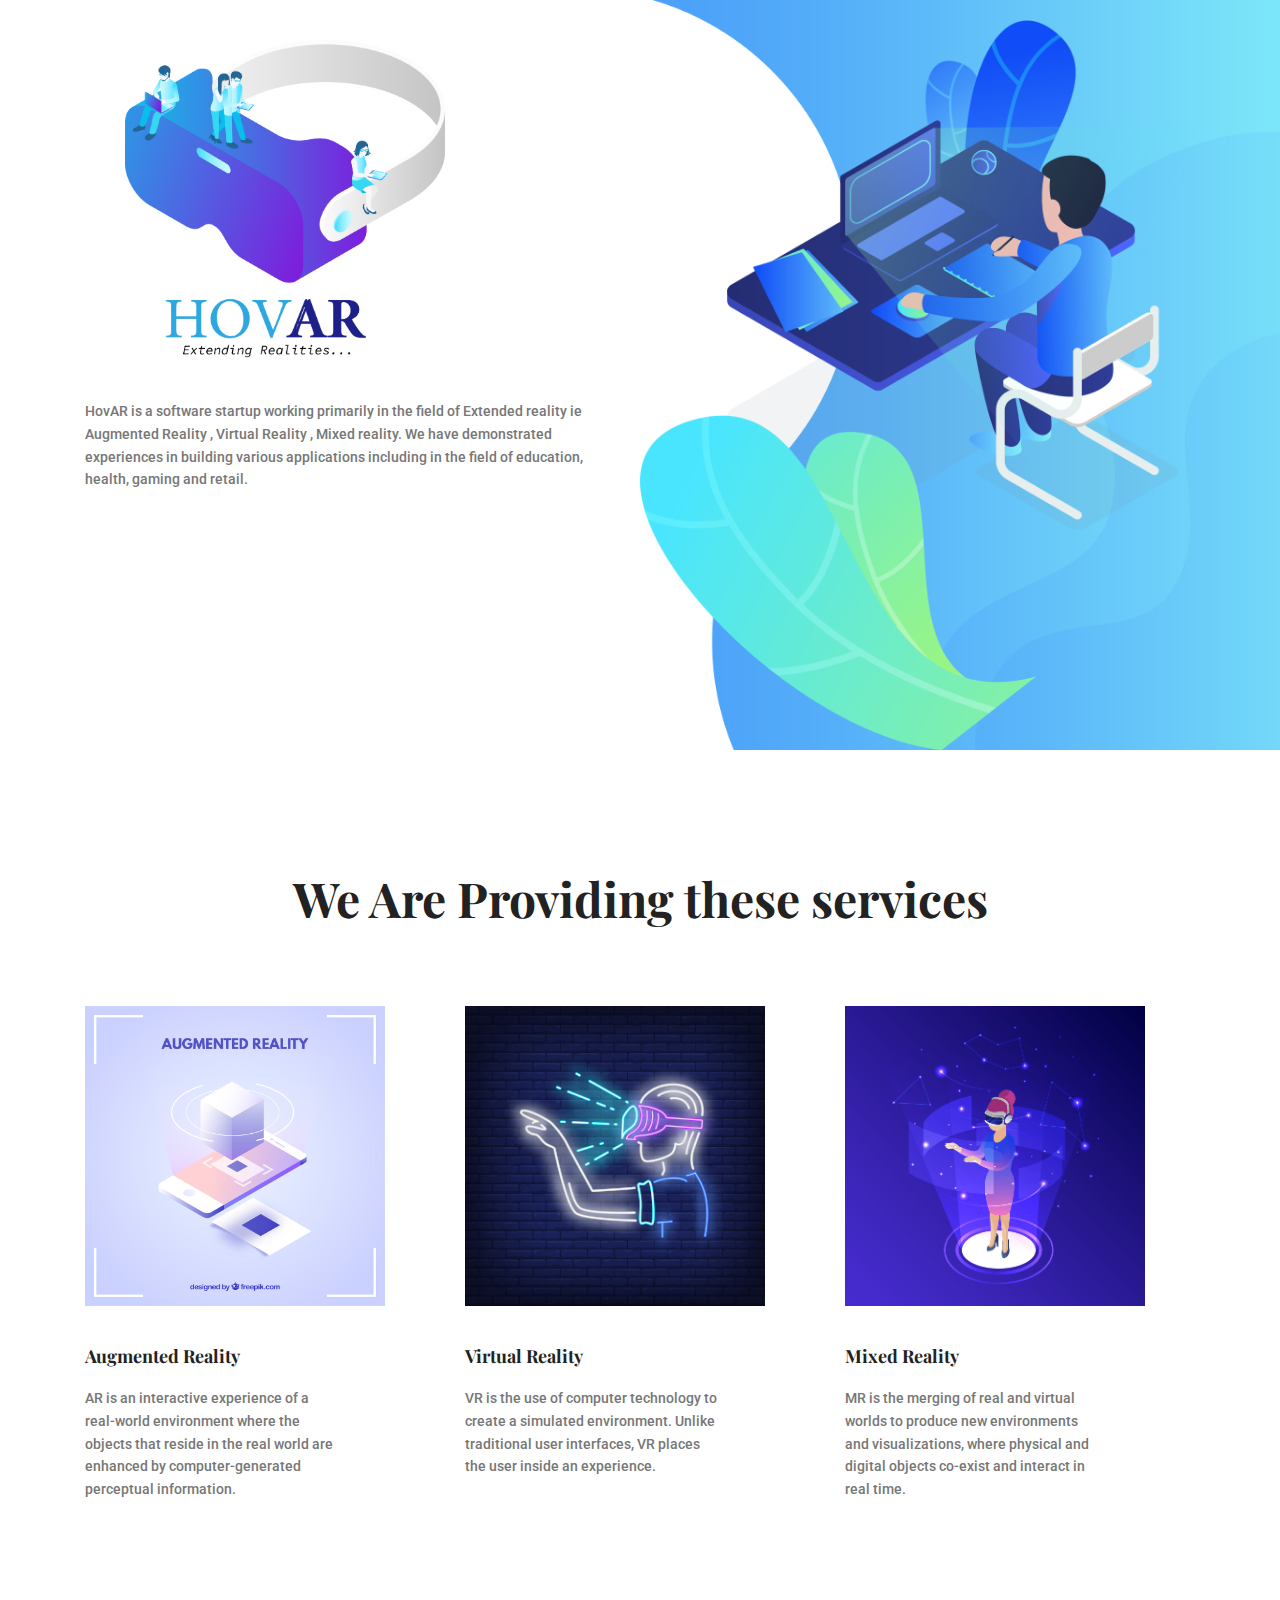
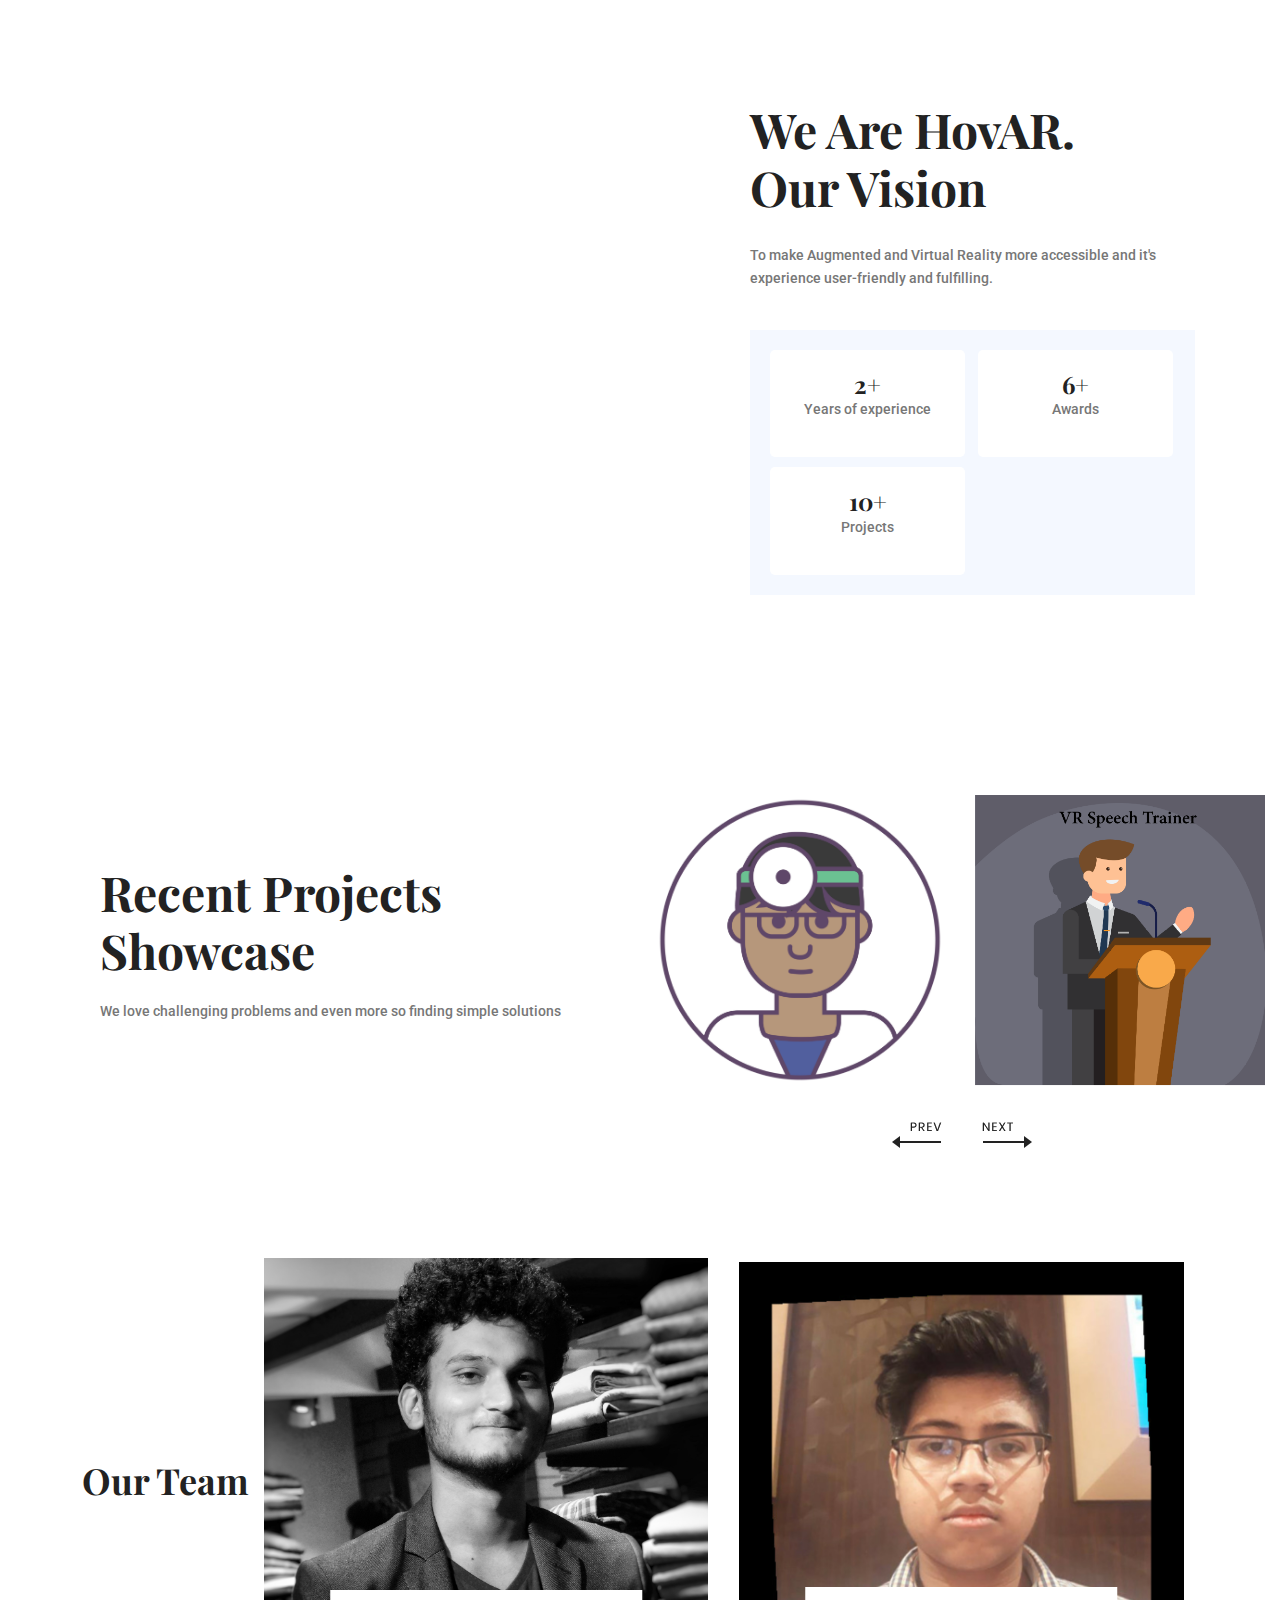
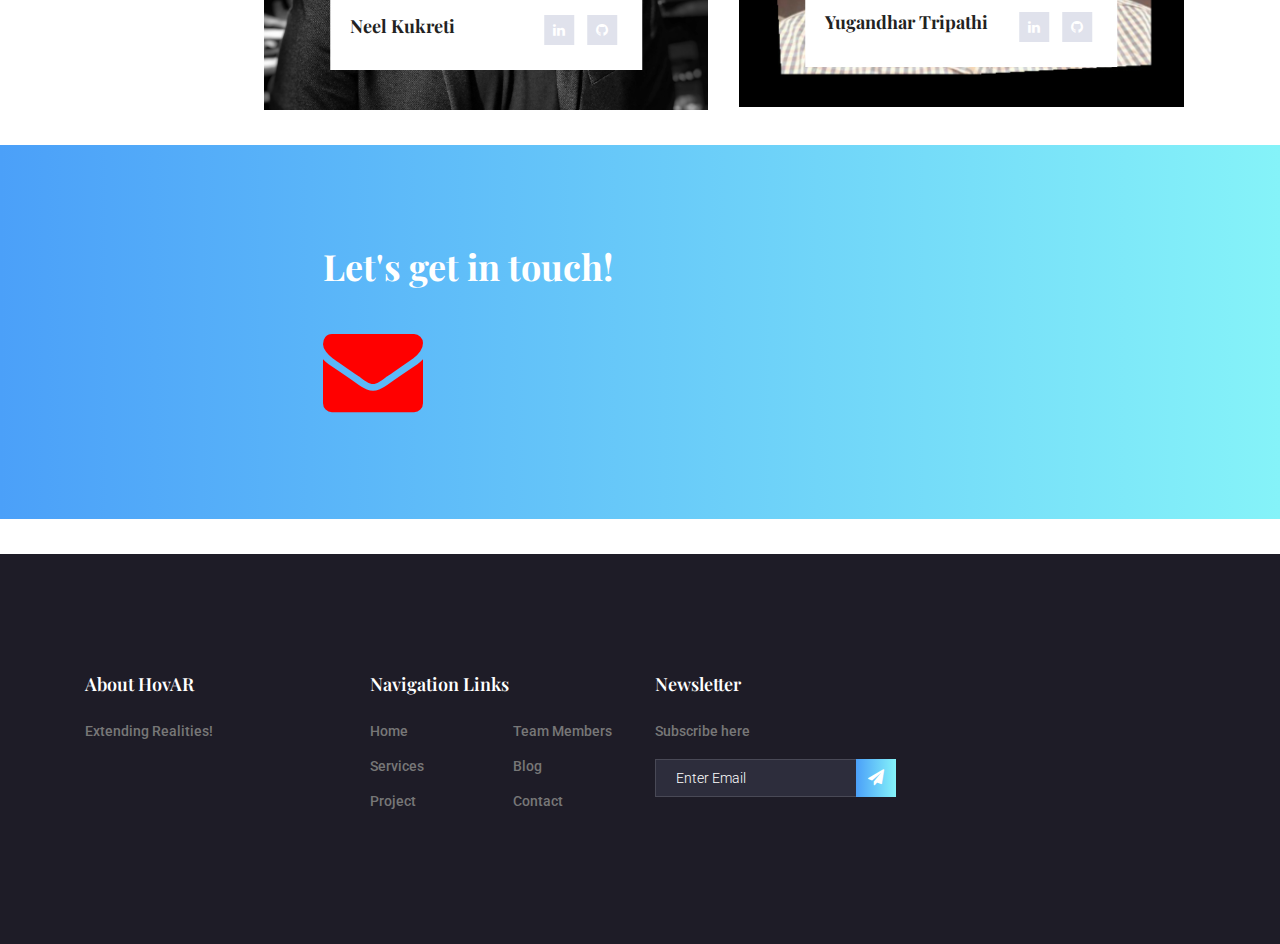
==== commit c9295f02: "edit" ====
--- a/index.html
+++ b/index.html
@@ -281,7 +281,7 @@
 			<h1>Our Team</h1>
 					<div class="col-lg-5 col-md-5">
 						<div class="team-left">
-							<img class="img-fluid" src="img/neil.jpg" alt="">
+							<a href="hov-ar.com/NeelKukreti"><img class="img-fluid" src="img/neil.jpg" alt=""></a>
 							<div class="member-desc d-flex justify-content-between align-items-center">
 								<div class="m-title">
 									<h4>Neel Kukreti</h4>
